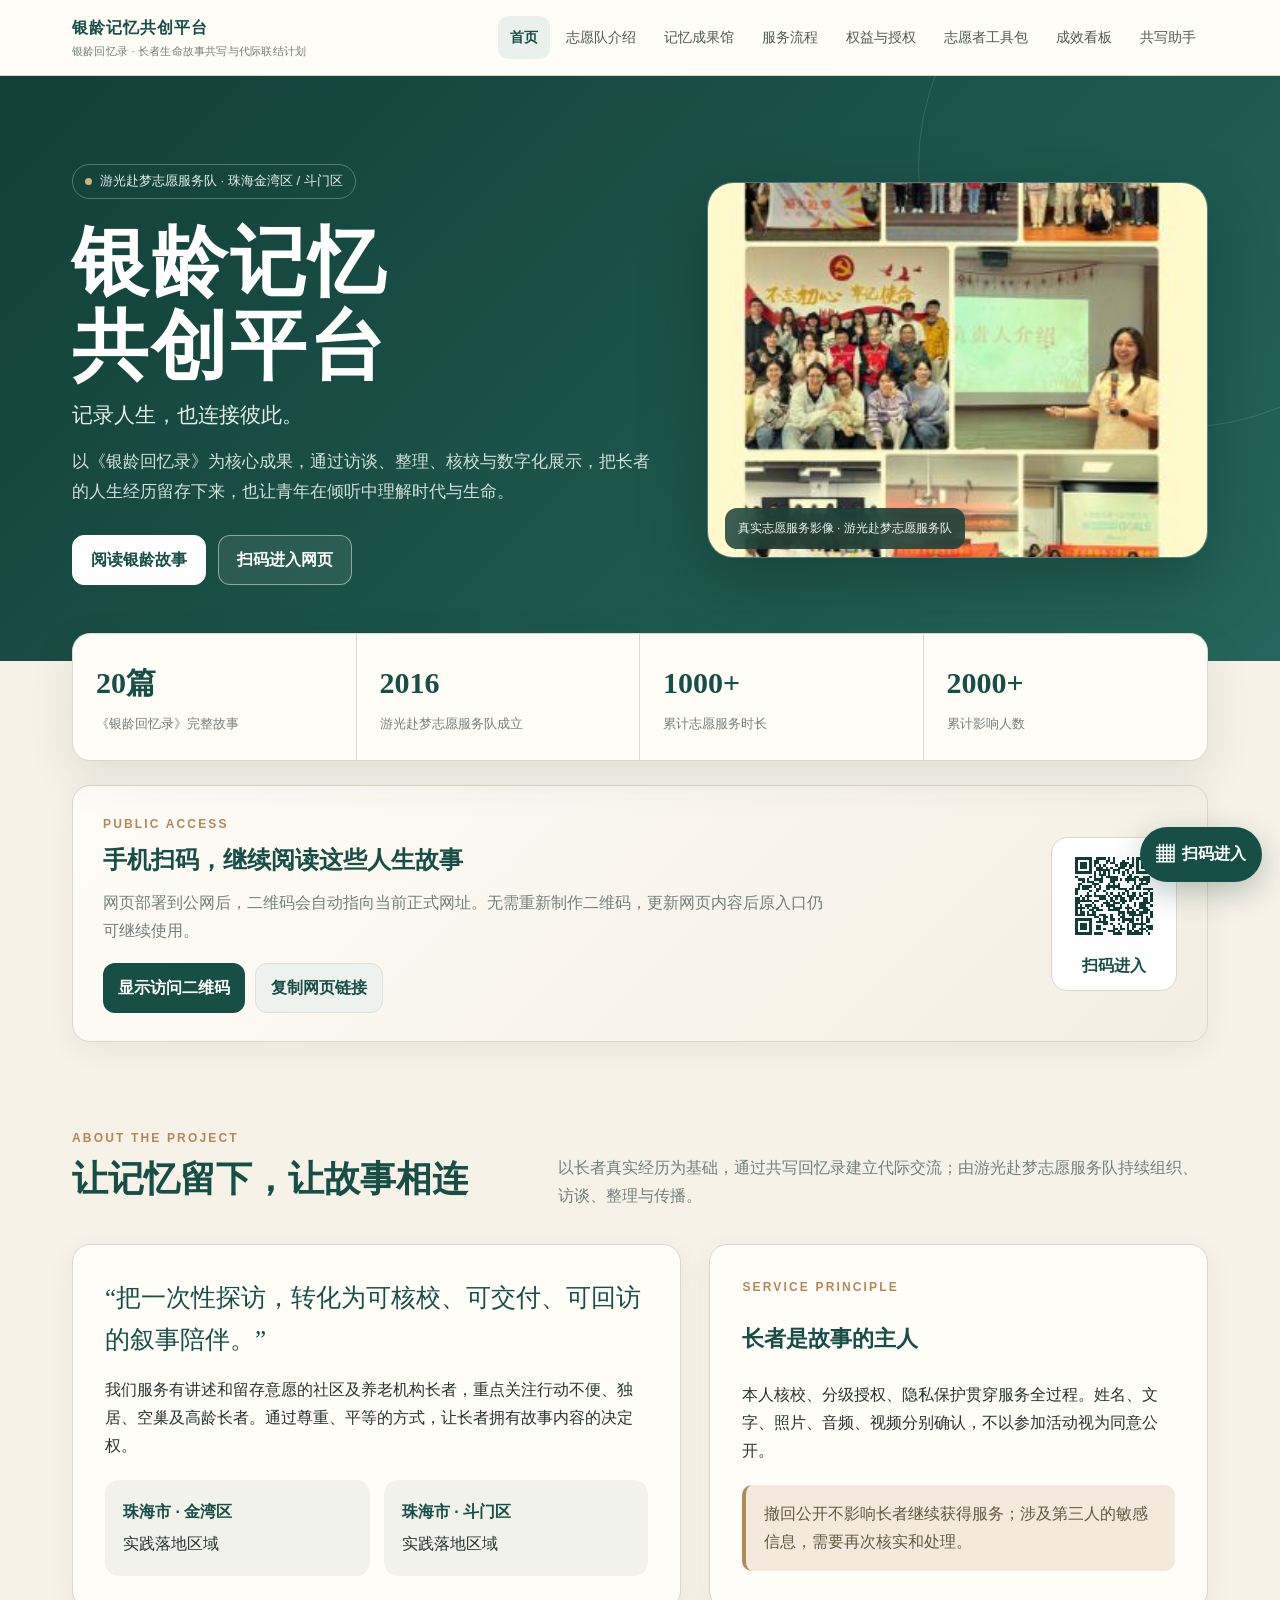
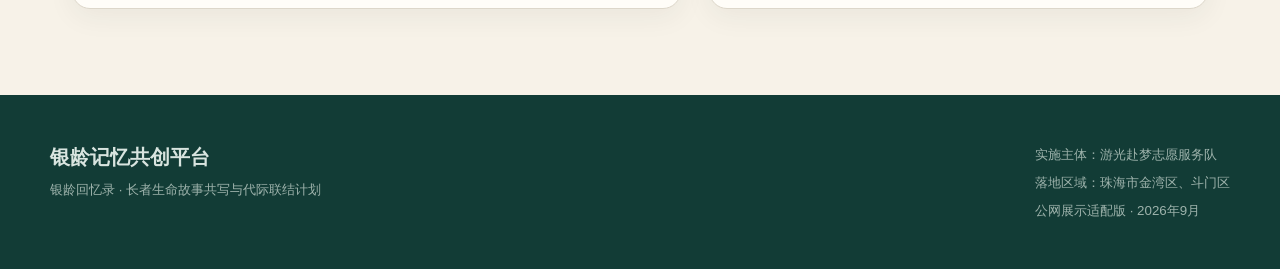
==== silver-memory/index.html @ 5cfa97b6 "feat: publish Silver Memory public site" ====
<!DOCTYPE html>
<html lang="zh-CN">
<head>
<meta charset="UTF-8">
<meta name="viewport" content="width=device-width, initial-scale=1.0, viewport-fit=cover">
<meta name="theme-color" content="#174f46">
<meta name="color-scheme" content="light">
<meta name="robots" content="index,follow">
<meta name="format-detection" content="telephone=no">
<meta name="apple-mobile-web-app-capable" content="yes">
<meta name="apple-mobile-web-app-status-bar-style" content="default">
<meta name="apple-mobile-web-app-title" content="银龄记忆">
<meta property="og:type" content="website">
<meta property="og:locale" content="zh_CN">
<meta property="og:title" content="银龄记忆共创平台｜银龄回忆录">
<meta property="og:description" content="记录长者生命故事，连接青年与时代记忆。游光赴梦志愿服务队银龄回忆录数字展示平台。">
<meta name="public-site-url" content="">
<meta name="description" content="银龄回忆录——长者生命故事共写与代际联结计划">
<title>银龄记忆共创平台｜银龄回忆录</title>
<style>
:root{
  --green:#174f46;--green2:#246b5f;--deep:#123c36;
  --cream:#f7f2e8;--paper:#fffdf8;--warm:#b18a57;
  --text:#26332f;--muted:#71807b;--line:#ddd7ca;
  --shadow:0 16px 45px rgba(24,54,47,.10);--radius:18px;
}
*{box-sizing:border-box;scroll-behavior:smooth}
body{margin:0;background:var(--cream);color:var(--text);font-family:"Microsoft YaHei","PingFang SC","Noto Sans SC",Arial,sans-serif;font-size:16px;line-height:1.75}
button,input{font:inherit}
button{cursor:pointer}
a{color:inherit;text-decoration:none}
.nav{position:sticky;top:0;z-index:50;background:rgba(255,253,248,.94);backdrop-filter:blur(14px);border-bottom:1px solid var(--line)}
.nav-inner{max-width:1180px;margin:auto;display:flex;align-items:center;gap:28px;padding:14px 22px}
.logo{font-weight:800;color:var(--green);letter-spacing:.06em;white-space:nowrap}
.logo small{display:block;font-size:11px;color:var(--muted);font-weight:500;letter-spacing:.02em}
.nav-links{display:flex;gap:4px;margin-left:auto}
.nav-links a{padding:9px 12px;border-radius:10px;color:#4d5b56;font-size:14px}
.nav-links a:hover{background:#eaf0ec;color:var(--green)}
.menu{display:none;border:1px solid var(--line);background:var(--paper);border-radius:10px;padding:7px 10px;color:var(--green)}
.hero{position:relative;overflow:hidden;background:linear-gradient(135deg,#123f38,#24665b);color:white}
.hero:after{content:"";position:absolute;width:520px;height:520px;border:1px solid rgba(255,255,255,.12);border-radius:50%;right:-160px;top:-170px}
.hero-inner{max-width:1180px;margin:auto;padding:88px 22px 76px;position:relative;z-index:2}
.eyebrow{display:inline-flex;gap:8px;align-items:center;border:1px solid rgba(255,255,255,.28);border-radius:999px;padding:5px 12px;font-size:13px;color:#e9f0ec}
.eyebrow:before{content:"";width:7px;height:7px;border-radius:50%;background:#d1b27b}
h1{font-family:Georgia,"Songti SC","SimSun",serif;font-size:clamp(42px,7vw,76px);line-height:1.1;margin:22px 0 14px;font-weight:600;letter-spacing:.04em}
.hero h2{font-size:21px;font-weight:500;margin:0 0 18px;color:#e5eeea}
.hero p{max-width:700px;color:#d2e1dc;margin:0 0 28px;font-size:17px}
.actions{display:flex;gap:12px;flex-wrap:wrap}
.btn{border:0;border-radius:12px;padding:12px 19px;font-weight:700;transition:.2s}
.btn-primary{background:#fff;color:var(--green)}
.btn-ghost{background:transparent;border:1px solid rgba(255,255,255,.4);color:white}
.btn:hover{transform:translateY(-2px)}
.stats{max-width:1180px;margin:-28px auto 0;padding:0 22px;position:relative;z-index:5}
.stat-grid{display:grid;grid-template-columns:repeat(4,1fr);background:var(--paper);border:1px solid var(--line);border-radius:18px;box-shadow:var(--shadow);overflow:hidden}
.stat{padding:23px;border-right:1px solid var(--line)}
.stat:last-child{border:0}.stat strong{display:block;font-size:30px;color:var(--green);font-family:Georgia,serif}.stat span{font-size:13px;color:var(--muted)}
section{max-width:1180px;margin:auto;padding:86px 22px}
.section-head{display:flex;justify-content:space-between;align-items:end;gap:25px;margin-bottom:34px}
.kicker{font-size:12px;letter-spacing:.18em;color:var(--warm);font-weight:800}
h2{font-family:Georgia,"Songti SC","SimSun",serif;color:var(--green);font-size:36px;line-height:1.3;margin:7px 0}
.lead{max-width:650px;color:var(--muted);margin:0}
.card{background:var(--paper);border:1px solid var(--line);border-radius:var(--radius);box-shadow:0 8px 28px rgba(30,54,48,.06)}
.intro{display:grid;grid-template-columns:1.1fr .9fr;gap:28px}
.intro .card{padding:32px}
.quote{font-family:Georgia,"Songti SC","SimSun",serif;font-size:25px;line-height:1.65;color:var(--green)}
.location{display:grid;grid-template-columns:1fr 1fr;gap:14px;margin-top:20px}
.location div{padding:18px;background:#f0f2eb;border-radius:14px}
.location b{display:block;color:var(--green);margin-bottom:4px}
.flow{display:grid;grid-template-columns:repeat(7,1fr);gap:10px}
.flow-item{position:relative;background:var(--paper);border:1px solid var(--line);border-radius:15px;padding:20px 12px;text-align:center;min-height:132px;transition:.2s}
.flow-item:hover,.flow-item.active{transform:translateY(-5px);border-color:#94aaa2;box-shadow:var(--shadow)}
.flow-num{width:32px;height:32px;margin:0 auto 9px;border-radius:50%;background:#e4ece8;color:var(--green);font-weight:800;display:grid;place-items:center}
.flow-item b{font-size:14px}.flow-item p{font-size:12px;color:var(--muted);margin:5px 0}
.flow-detail{margin-top:20px;padding:25px 28px;min-height:145px}
.tags{display:flex;gap:7px;flex-wrap:wrap;margin:13px 0}
.tag{background:#edf1ec;color:var(--green);border-radius:999px;padding:3px 10px;font-size:12px}
.stories{display:grid;grid-template-columns:repeat(3,1fr);gap:18px}
.story{padding:0;overflow:hidden;cursor:pointer}
.story-cover{height:155px;background:linear-gradient(135deg,#d8d0bd,#f0e9d8);display:grid;place-items:center;color:#755e3e;font-family:Georgia,serif;font-size:25px}
.story-body{padding:21px}.story-body h3{margin:0 0 8px;color:var(--green);font-size:20px}.story-body p{margin:0;color:var(--muted);font-size:14px}.auth{font-size:12px;color:#7b6b50;margin-top:13px}
.story:hover{transform:translateY(-4px);box-shadow:var(--shadow)}
.story{transition:.2s}
.timeline{display:grid;grid-template-columns:260px 1fr;gap:20px}
.steps{display:flex;flex-direction:column;gap:7px}
.step-btn{border:1px solid var(--line);background:var(--paper);text-align:left;padding:14px 16px;border-radius:12px;color:#52605b}
.step-btn.active{background:var(--green);color:white;border-color:var(--green)}
.step-btn span{display:inline-grid;place-items:center;width:24px;height:24px;border-radius:50%;background:#e5eee9;color:var(--green);font-size:12px;margin-right:8px}
.step-btn.active span{background:white}
.step-content{padding:32px}
.step-content h3{color:var(--green);font-size:25px;margin-top:0}
.meta{display:grid;grid-template-columns:1fr 1fr;gap:12px;margin-top:20px}
.meta div{background:#f5f1e7;border-radius:12px;padding:14px}.meta b{display:block;color:var(--green);font-size:13px}
.permission{display:grid;grid-template-columns:repeat(3,1fr);gap:16px}
.perm{padding:27px}.perm .icon{font-size:30px}.perm h3{color:var(--green);margin:9px 0}.perm p{color:var(--muted);font-size:14px}.perm ul{padding-left:20px;color:#596760;font-size:14px}
.notice{margin-top:20px;background:#f3eadb;border-left:4px solid var(--warm);padding:15px 18px;border-radius:10px;color:#66583f}
.toolkit{display:grid;grid-template-columns:repeat(3,1fr);gap:16px}
.tool{padding:22px}.tool h3{margin:0;color:var(--green)}.tool p{font-size:14px;color:var(--muted)}.tool button{border:1px solid #b9c7c0;background:#f8faf7;color:var(--green);border-radius:9px;padding:8px 12px}
.risk{border-top:1px solid var(--line);margin-top:14px;padding-top:12px;font-size:13px}
.dashboard{display:grid;grid-template-columns:repeat(4,1fr);gap:15px}
.metric{padding:22px}.metric .label{color:var(--muted);font-size:13px}.metric .value{font-size:31px;color:var(--green);font-weight:800;margin:5px 0}.metric small{color:#8b795d}.bar{height:8px;background:#e7e5dc;border-radius:20px;overflow:hidden;margin-top:12px}.bar i{display:block;height:100%;background:#477a6e;border-radius:20px}
.assistant{display:grid;grid-template-columns:320px 1fr;gap:20px}.questions{padding:17px;display:flex;flex-direction:column;gap:6px}.qbtn{border:0;background:transparent;text-align:left;padding:10px;border-radius:9px;color:#53605b}.qbtn:hover{background:#eef2ee;color:var(--green)}.chat{padding:28px;min-height:360px}.answer{background:#edf2ee;border-radius:14px;padding:18px;max-width:800px;margin-bottom:16px}.userq{background:#f3eadb;border-radius:14px;padding:14px;margin-left:auto;max-width:720px}.chatbox{display:flex;gap:9px;margin-top:22px}.chatbox input{flex:1;border:1px solid var(--line);border-radius:10px;padding:12px 14px;background:white}.chatbox button{border:0;background:var(--green);color:white;border-radius:10px;padding:0 17px}
.footer{background:#123c36;color:#d8e4df;padding:45px 22px}.footer-inner{max-width:1180px;margin:auto;display:flex;justify-content:space-between;gap:25px}.footer small{color:#9eb3ac}
.modal{display:none;position:fixed;inset:0;background:rgba(12,32,28,.62);z-index:100;padding:30px;align-items:center;justify-content:center}.modal.show{display:flex}.modal-box{background:var(--paper);max-width:720px;width:100%;max-height:85vh;overflow:auto;border-radius:20px;padding:32px;position:relative}.close{position:absolute;right:16px;top:12px;border:0;background:transparent;font-size:28px;color:#68736e}
.print-area{display:none}
@media(max-width:900px){.nav-links{display:none}.menu{display:block;margin-left:auto}.nav-links.open{display:flex;position:absolute;top:62px;left:0;right:0;background:var(--paper);padding:10px 18px;flex-direction:column;border-bottom:1px solid var(--line)}.stat-grid{grid-template-columns:repeat(2,1fr)}.stat:nth-child(2){border-right:0}.flow{grid-template-columns:repeat(4,1fr)}.stories,.toolkit{grid-template-columns:1fr 1fr}.timeline,.assistant,.intro{grid-template-columns:1fr}.dashboard{grid-template-columns:1fr 1fr}}
@media(max-width:600px){body{font-size:16px}.hero-inner{padding:65px 18px 62px}h1{font-size:45px}section{padding:62px 18px}.stats{padding:0 18px}.stat-grid{grid-template-columns:1fr 1fr}.stat{padding:17px}.stat strong{font-size:25px}.section-head{display:block}.section-head .lead{margin-top:10px}h2{font-size:30px}.flow{grid-template-columns:repeat(2,1fr)}.stories,.toolkit,.permission,.dashboard{grid-template-columns:1fr}.meta{grid-template-columns:1fr}.footer-inner{display:block}.footer-inner div+div{margin-top:20px}.modal{padding:15px}.modal-box{padding:25px 20px}}
@media print{.nav,.hero,.stats,.footer,.modal,.no-print{display:none!important}body{background:white}.print-area{display:block}section{padding:20px 0;max-width:none}.card{box-shadow:none}}
.page-view{display:none}.nav-links a.active{background:#eaf0ec;color:var(--green);font-weight:700}</style>

<style>
/* 内容增强版：保持原有暖色档案风格，同时增加信息层次 */
.section-intro{max-width:820px;color:#665f56;line-height:1.9;margin:8px 0 24px}
.info-grid{display:grid;grid-template-columns:repeat(3,minmax(0,1fr));gap:16px;margin:18px 0 28px}
.info-card{background:#fffdf8;border:1px solid #e8dfd2;border-radius:14px;padding:20px;box-shadow:0 5px 18px rgba(68,58,45,.05)}
.info-card h3{margin:0 0 9px;font-size:18px;color:#315d57}
.info-card p{margin:0;color:#655e55;line-height:1.75}
.mini-label{font-size:13px;letter-spacing:.08em;color:#9a8061;margin-bottom:7px}
.story-detail{margin-top:12px;padding-top:12px;border-top:1px dashed #ddd1c2;color:#71695f;font-size:14px;line-height:1.75}
.flow-note{margin-top:18px;padding:17px 20px;background:#f7f2e9;border-left:4px solid #8b806b;border-radius:8px;color:#625c54;line-height:1.8}
.rights-table{width:100%;border-collapse:collapse;margin:18px 0 26px;background:#fffdf9}
.rights-table th,.rights-table td{border:1px solid #e6ddd0;padding:13px 14px;text-align:left;vertical-align:top;line-height:1.65}
.rights-table th{background:#f5efe5;color:#315d57}
.tool-card{min-height:150px}
.kpi-note{font-size:13px;color:#81776c;margin-top:7px}
@media(max-width:800px){
  .info-grid{grid-template-columns:1fr}
  .rights-table{font-size:14px}
}

/* ===== 2026-09 内容升级 ===== */
.hero-inner{display:grid;grid-template-columns:minmax(0,1.08fr) minmax(320px,.92fr);gap:46px;align-items:center}.hero-copy{max-width:710px}.hero-visual{position:relative}.hero-photo{width:100%;aspect-ratio:4/3;object-fit:cover;border-radius:26px;border:1px solid rgba(255,255,255,.22);box-shadow:0 24px 70px rgba(0,0,0,.24)}.hero-photo-note{position:absolute;left:18px;bottom:18px;background:rgba(18,60,54,.82);backdrop-filter:blur(10px);padding:10px 13px;border-radius:12px;font-size:12px;color:#eef6f2}
.page-view{display:none}.page-view.active-page{display:block}.team-grid{display:grid;grid-template-columns:1.05fr .95fr;gap:24px}.team-copy{padding:32px}.team-copy h3{font-size:27px;color:var(--green);margin:0 0 14px}.team-copy p{color:#5f6b66}.team-photo{width:100%;height:100%;min-height:360px;object-fit:cover;border-radius:18px}.team-metrics{display:grid;grid-template-columns:repeat(4,1fr);gap:12px;margin-top:20px}.team-metric{background:#f2eee4;border-radius:14px;padding:17px}.team-metric strong{display:block;font-size:25px;color:var(--green)}.team-metric span{font-size:12px;color:var(--muted)}
.project-showcase{display:grid;grid-template-columns:repeat(3,1fr);gap:16px;margin-top:26px}.project-card{overflow:hidden}.project-card img{width:100%;height:190px;object-fit:cover}.project-card .project-body{padding:20px}.project-card h3{margin:0 0 7px;color:var(--green);font-size:20px}.project-card p{font-size:14px;color:var(--muted);margin:0}.wechat-card{margin-top:24px;padding:24px;display:flex;gap:20px;align-items:center}.wechat-avatar{width:84px;height:84px;border-radius:50%;object-fit:cover;border:1px solid var(--line)}.wechat-copy{flex:1}.wechat-copy h3{margin:0 0 5px;color:var(--green)}.wechat-copy p{margin:0 0 12px;color:var(--muted)}.btn-link{display:inline-block;background:var(--green);color:#fff;border-radius:10px;padding:9px 14px;font-size:14px;font-weight:700}
.story-toolbar{display:flex;gap:12px;align-items:center;margin:0 0 22px}.story-search{flex:1;max-width:420px;border:1px solid var(--line);background:var(--paper);border-radius:12px;padding:11px 13px}.story-count{font-size:13px;color:var(--muted)}.story-cover{position:relative;height:190px;overflow:hidden;background:linear-gradient(135deg,#d8d0bd,#f0e9d8)}.story-cover img{width:100%;height:100%;object-fit:cover;display:block}.story-cover.no-image:after{content:'银龄回忆录';position:absolute;inset:0;display:grid;place-items:center;color:#826c4f;font-family:Georgia,'Songti SC','SimSun',serif;font-size:22px;letter-spacing:.08em}.story-index{position:absolute;top:12px;left:12px;background:rgba(18,60,54,.82);color:#fff;padding:4px 9px;border-radius:999px;font-size:11px;letter-spacing:.08em}.readmore{display:inline-flex;margin-top:14px;color:var(--green);font-weight:800;font-size:13px}.story-body p{min-height:72px}.story-body .auth{margin-top:10px}
.modal-box.story-reader{max-width:980px;padding:0;max-height:88vh;overflow-y:auto;overflow-x:hidden;overscroll-behavior:contain;-webkit-overflow-scrolling:touch}.modal.show{overflow:hidden}.modal-box{overscroll-behavior:contain;-webkit-overflow-scrolling:touch}.modal-open{overflow:hidden!important}.reader-cover{height:320px;background:linear-gradient(135deg,#ece3d0,#f7f2e8)}.reader-cover img{width:100%;height:100%;object-fit:cover}.reader-main{padding:36px 42px 46px}.reader-meta{display:flex;gap:8px;flex-wrap:wrap;margin:13px 0 20px}.reader-byline{font-size:13px;color:var(--muted);padding-bottom:18px;border-bottom:1px solid var(--line);margin-bottom:24px}.reader-body{font-family:Georgia,'Songti SC','SimSun',serif;font-size:17px;line-height:2;color:#3a403d}.reader-body p{margin:0 0 1.15em;text-indent:2em}.reader-body h4{margin:1.7em 0 .7em;color:var(--green);font-size:20px;text-indent:0}.reader-source{margin-top:28px;padding:14px 16px;background:#f3efe6;border-radius:12px;color:#746a5d;font-size:12px}.flow-placeholder{padding:36px;text-align:center}.flow-placeholder strong{display:block;color:var(--green);font-size:24px;margin-bottom:8px}.flow-placeholder p{max-width:650px;margin:0 auto;color:var(--muted)}.assistant-status{display:inline-flex;align-items:center;gap:7px;background:#edf2ee;color:var(--green);border-radius:999px;padding:5px 10px;font-size:12px;margin-top:10px}.assistant-status:before{content:'';width:7px;height:7px;border-radius:50%;background:#4b7f72}.story-answer{margin-top:12px;border-top:1px dashed #cad5cf;padding-top:12px}.story-answer button{border:0;background:var(--green);color:white;padding:8px 11px;border-radius:8px;margin-top:8px}
@media(max-width:900px){.hero-inner,.team-grid{grid-template-columns:1fr}.hero-visual{max-width:650px}.project-showcase{grid-template-columns:1fr 1fr}.team-metrics{grid-template-columns:1fr 1fr}}@media(max-width:600px){.project-showcase{grid-template-columns:1fr}.wechat-card{align-items:flex-start}.reader-main{padding:28px 20px 34px}.reader-cover{height:220px}.team-metrics{grid-template-columns:1fr 1fr}}


/* ===== 公网与移动端适配 ===== */
html{background:var(--cream);-webkit-text-size-adjust:100%;text-size-adjust:100%}
body{overflow-x:hidden;-webkit-tap-highlight-color:rgba(23,79,70,.12)}
img{max-width:100%}
button,a{-webkit-touch-callout:none}
.hero-actions{display:flex;gap:12px;flex-wrap:wrap;margin-top:28px}
.hero-btn{min-height:46px;padding:10px 18px;border-radius:12px;border:1px solid rgba(255,255,255,.46);font-weight:700;display:inline-flex;align-items:center;justify-content:center;transition:.2s;background:none;color:#fff}
.hero-btn-primary{background:#fff;color:var(--green);border-color:#fff}
.hero-btn-ghost{background:rgba(255,255,255,.08)}
.hero-btn:hover{transform:translateY(-2px)}
.public-entry-wrap{max-width:1180px;margin:24px auto 0;padding:0 22px}
.public-entry{display:grid;grid-template-columns:1fr auto;align-items:center;gap:28px;padding:28px 30px;background:linear-gradient(135deg,#fffdf8,#f3eee2)}
.public-entry h3{margin:4px 0 8px;color:var(--green);font-size:24px}
.public-entry p{margin:0;color:var(--muted);max-width:720px}
.public-entry-actions{display:flex;gap:10px;flex-wrap:wrap;margin-top:18px}
.public-btn{background:var(--green);color:#fff;padding:10px 15px}.public-btn.secondary{background:#eef2ee;color:var(--green);border:1px solid #d9e2dc}
.qr-preview{width:126px;min-height:146px;border:1px solid var(--line);border-radius:16px;background:#fff;padding:10px;color:var(--green);display:flex;flex-direction:column;align-items:center;justify-content:center;gap:8px;font-weight:700}
.qr-preview-canvas{width:96px;height:96px;display:grid;place-items:center;background:#fff;border-radius:8px;overflow:hidden}.qr-preview-canvas svg{display:block;width:100%;height:100%}
.share-modal{display:none;position:fixed;inset:0;z-index:160;background:rgba(12,32,28,.66);padding:24px;align-items:center;justify-content:center;overscroll-behavior:contain}.share-modal.show{display:flex}
.share-panel{position:relative;width:min(520px,100%);max-height:min(760px,calc(100dvh - 32px));overflow:auto;overscroll-behavior:contain;-webkit-overflow-scrolling:touch;background:var(--paper);border-radius:24px;padding:32px;box-shadow:0 24px 80px rgba(13,43,37,.28);text-align:center}
.share-panel h2{font-size:30px;margin:8px 24px 8px}.share-lead{color:var(--muted);margin:0 auto 20px;max-width:400px}
.share-close{position:absolute;right:14px;top:10px;border:0;background:transparent;color:#6c7873;font-size:30px;line-height:1;width:44px;height:44px;border-radius:50%}.share-close:hover{background:#eef2ee}
.qr-public{width:280px;height:280px;max-width:76vw;max-height:76vw;margin:0 auto 16px;padding:12px;background:#fff;border:1px solid #e4ddd1;border-radius:18px;display:grid;place-items:center}.qr-public svg{display:block;width:100%;height:100%}
.share-local-notice{padding:16px;border-radius:12px;background:#f4ead9;color:#6c593d;margin:0 0 14px;text-align:left}
.share-url{font-size:12px;line-height:1.5;color:#7a8581;background:#f4f5f1;border-radius:10px;padding:10px 12px;word-break:break-all;margin:0 auto 14px;text-align:left}
.share-actions{display:grid;grid-template-columns:1fr 1fr;gap:10px}.share-actions button{min-height:46px;border-radius:12px;border:1px solid #cbd7d1;background:#f7faf8;color:var(--green);font-weight:700}.share-actions .share-primary{background:var(--green);border-color:var(--green);color:#fff}
.share-tip{font-size:12px;color:#8a948f;margin:14px 0 0}
.public-fab{position:fixed;right:max(18px,env(safe-area-inset-right));bottom:max(18px,env(safe-area-inset-bottom));z-index:70;border:0;border-radius:999px;background:var(--green);color:#fff;box-shadow:0 10px 30px rgba(18,60,54,.28);padding:12px 16px;font-weight:700;display:flex;gap:8px;align-items:center}.public-fab:before{content:'▦';font-size:18px}
.modal-box{overscroll-behavior:contain;-webkit-overflow-scrolling:touch}
.story-cover img{loading:auto}
@media(max-width:900px){
  .nav-inner{padding-left:max(16px,env(safe-area-inset-left));padding-right:max(16px,env(safe-area-inset-right))}
  .public-entry{grid-template-columns:1fr auto}.qr-preview{width:112px}
}
@media(max-width:600px){
  .nav{top:0}.nav-inner{padding-top:max(10px,env(safe-area-inset-top));padding-bottom:10px}.logo{font-size:15px;max-width:70vw;overflow:hidden;text-overflow:ellipsis}.logo small{display:none}
  .hero-inner{padding-left:max(18px,env(safe-area-inset-left));padding-right:max(18px,env(safe-area-inset-right));padding-top:54px;padding-bottom:52px}
  .hero-actions{display:grid;grid-template-columns:1fr 1fr;gap:9px}.hero-btn{padding:10px 11px;font-size:14px}
  .public-entry-wrap{padding:0 16px;margin-top:18px}.public-entry{grid-template-columns:1fr;padding:22px}.public-entry h3{font-size:21px}.qr-preview{display:none}.public-entry-actions{display:grid;grid-template-columns:1fr 1fr}.public-btn{padding:10px 8px;font-size:14px}
  .share-modal{padding:0;align-items:flex-end}.share-panel{width:100%;max-height:92dvh;border-radius:24px 24px 0 0;padding:27px 20px calc(22px + env(safe-area-inset-bottom))}.share-panel h2{font-size:25px;margin-top:6px}.qr-public{width:240px;height:240px}.share-actions{grid-template-columns:1fr 1fr}
  .public-fab{right:14px;bottom:max(14px,env(safe-area-inset-bottom));padding:11px 14px;font-size:14px}
  .modal{padding:0;align-items:flex-end}.modal-box{width:100%;max-width:none;max-height:94dvh;border-radius:22px 22px 0 0;padding-left:18px;padding-right:18px;padding-bottom:calc(24px + env(safe-area-inset-bottom))}.modal-box.story-reader{padding:0}.story-reader .close{position:sticky;float:right;top:10px;right:10px;z-index:4;background:rgba(255,253,248,.92);backdrop-filter:blur(8px);border-radius:50%;width:42px;height:42px}
  .reader-main{padding-left:20px!important;padding-right:20px!important}.reader-main h2{font-size:30px!important;line-height:1.25}.reader-body{font-size:16px!important;line-height:1.95!important}
  section{scroll-margin-top:66px}
}
@media(prefers-reduced-motion:reduce){*{scroll-behavior:auto!important;transition:none!important}}
</style>
</head>
<body>

<nav class="nav">
  <div class="nav-inner">
    <a class="logo" href="#home">银龄记忆共创平台<small>银龄回忆录 · 长者生命故事共写与代际联结计划</small></a>
    <button class="menu" type="button" aria-expanded="false" onclick="toggleMenu()">☰ 菜单</button>
    <div class="nav-links" id="navLinks">
      <a href="#home">首页</a><a href="#team">志愿队介绍</a><a href="#stories">记忆成果馆</a><a href="#flow">服务流程</a>
      <a href="#rights">权益与授权</a><a href="#toolkit">志愿者工具包</a><a href="#dashboard">成效看板</a><a href="#assistant">共写助手</a>
    </div>
  </div>
</nav>

<div id="home" class="page-view">
<header class="hero"><div class="hero-inner"><div class="hero-copy"><span class="eyebrow">游光赴梦志愿服务队 · 珠海金湾区 / 斗门区</span><h1>银龄记忆<br>共创平台</h1><h2>记录人生，也连接彼此。</h2><p>以《银龄回忆录》为核心成果，通过访谈、整理、核校与数字化展示，把长者的人生经历留存下来，也让青年在倾听中理解时代与生命。</p><div class="hero-actions"><a class="hero-btn hero-btn-primary" href="#stories">阅读银龄故事</a><button class="hero-btn hero-btn-ghost" type="button" onclick="openSharePanel()">扫码进入网页</button></div></div><div class="hero-visual"><img class="hero-photo" src="[data-uri]" alt="游光赴梦志愿服务活动"><div class="hero-photo-note">真实志愿服务影像 · 游光赴梦志愿服务队</div></div></div></header>

<div class="stats"><div class="stat-grid"><div class="stat"><strong>20篇</strong><span>《银龄回忆录》完整故事</span></div><div class="stat"><strong>2016</strong><span>游光赴梦志愿服务队成立</span></div><div class="stat"><strong>1000+</strong><span>累计志愿服务时长</span></div><div class="stat"><strong>2000+</strong><span>累计影响人数</span></div></div></div>
<div class="public-entry-wrap">
  <div class="public-entry card">
    <div class="public-entry-copy">
      <div class="kicker">PUBLIC ACCESS</div>
      <h3>手机扫码，继续阅读这些人生故事</h3>
      <p>网页部署到公网后，二维码会自动指向当前正式网址。无需重新制作二维码，更新网页内容后原入口仍可继续使用。</p>
      <div class="public-entry-actions"><button class="btn public-btn" type="button" onclick="openSharePanel()">显示访问二维码</button><button class="btn public-btn secondary" type="button" onclick="copyPublicLink(this)">复制网页链接</button></div>
    </div>
    <button class="qr-preview" type="button" onclick="openSharePanel()" aria-label="打开网页二维码"><div id="qrPreviewMini" class="qr-preview-canvas" aria-hidden="true"></div><span>扫码进入</span></button>
  </div>
</div>
</div>

<section>
  <div class="section-head">
    <div><div class="kicker">ABOUT THE PROJECT</div><h2>让记忆留下，让故事相连</h2></div>
    <p class="lead">以长者真实经历为基础，通过共写回忆录建立代际交流；由游光赴梦志愿服务队持续组织、访谈、整理与传播。</p>
  </div>
  <div class="intro">
    <div class="card">
      <div class="quote">“把一次性探访，转化为可核校、可交付、可回访的叙事陪伴。”</div>
      <p>我们服务有讲述和留存意愿的社区及养老机构长者，重点关注行动不便、独居、空巢及高龄长者。通过尊重、平等的方式，让长者拥有故事内容的决定权。</p>
      <div class="location"><div><b>珠海市 · 金湾区</b>实践落地区域</div><div><b>珠海市 · 斗门区</b>实践落地区域</div></div>
    </div>
    <div class="card">
      <div class="kicker">SERVICE PRINCIPLE</div>
      <h3 style="color:var(--green);font-size:22px">长者是故事的主人</h3>
      <p>本人核校、分级授权、隐私保护贯穿服务全过程。姓名、文字、照片、音频、视频分别确认，不以参加活动视为同意公开。</p>
      <div class="notice">撤回公开不影响长者继续获得服务；涉及第三人的敏感信息，需要再次核实和处理。</div>
    </div>
  </div>
</section>

</div>

<section id="team" class="page-view"><div class="section-head"><div><div class="kicker">ABOUT THE TEAM</div><h2>游光赴梦志愿服务队</h2><p class="section-intro">成立于2016年的青年志愿服务队，致力于成为连接青年与社会的桥梁。团队以“关怀与记忆”为长期特色，把青年参与、长者关怀、影像记录与社会实践连接起来。</p></div><p class="lead">时有所需，必有所为；心手相牵，爱绘蓝天。</p></div><div class="team-grid"><div class="card team-copy"><div class="mini-label">TEAM PROFILE</div><h3>把一次志愿活动，做成可持续的社会连接</h3><p>游光赴梦自2016年持续开展志愿服务。团队材料记录的累计志愿服务时长已超过1000小时、影响人数超过2000人、覆盖区域超过20个。项目实践曾涉及银龄经济、大健康、特殊教育、绿色乡村与青年社会实践等方向。</p><p>在银龄方向，团队不只开展陪伴活动，更把“倾听—记录—整理—反馈—传播”变成可沉淀的内容资产。《银龄回忆录》与“终生美丽”临终摄影企划，是目前最能体现这一特点的两项核心实践。</p><div class="team-metrics"><div class="team-metric"><strong>2016</strong><span>成立年份</span></div><div class="team-metric"><strong>1000+</strong><span>志愿服务时长</span></div><div class="team-metric"><strong>2000+</strong><span>累计影响人数</span></div><div class="team-metric"><strong>20+</strong><span>覆盖区域</span></div></div></div><div><img class="team-photo" src="[data-uri]" alt="游光赴梦银龄访谈与活动"></div></div><div class="project-showcase"><article class="card project-card"><img src="[data-uri]" alt="银龄回忆录口述史活动"><div class="project-body"><h3>银龄回忆录</h3><p>通过文字、影像与多轮访谈记录长者生命故事，形成个人回忆录与可持续的精神档案。</p></div></article><article class="card project-card"><img src="[data-uri]" alt="终生美丽临终摄影企划"><div class="project-body"><h3>“终生美丽”临终摄影企划</h3><p>以专业化妆、造型与摄影，为长者留下珍贵影像，让美学、仪式感与生命尊严进入公益服务。</p></div></article><article class="card project-card"><img src="[data-uri]" alt="特殊教育与青年公益活动"><div class="project-body"><h3>青年与社会实践</h3><p>团队还持续参与特殊教育、绿色乡村、联合国开发计划署青年行动等多样化公益实践。</p></div></article></div><div class="card wechat-card"><img class="wechat-avatar" src="[data-uri]" alt="游光赴梦志愿服务队公众号头像"><div class="wechat-copy"><div class="mini-label">WECHAT OFFICIAL ACCOUNT</div><h3>游光赴梦志愿服务队</h3><p>时有所需 必有所为｜心手相牵 爱绘蓝天。关注项目动态、志愿服务记录与更多银龄故事。</p><a class="btn-link" href="https://mp.weixin.qq.com/mp/appmsgalbum?action=getalbum&__biz=Mzk0NDczMjcxMg==&scene=1&album_id=4243476307914260482&count=3#wechat_redirect" target="_blank" rel="noopener">打开公众号内容合集 →</a></div></div></section>
<section id="stories" class="page-view">
  <div class="section-head">
    <div><div class="kicker">MEMORY ARCHIVE</div><h2>记忆成果馆</h2><p class="section-intro">这里展示《银龄回忆录》中的代表性故事。我们不只记录“发生过什么”，也保留人物、地点、兴趣、家庭与生活选择等细节，让一段段个人记忆能够被看见、被理解。</p></div>
    <p class="lead">《银龄回忆录》共收录20篇故事，本页已全部接入；点击任意卡片即可阅读全文。</p>
  </div>
  <div class="story-toolbar"><input class="story-search" id="storySearch" placeholder="搜索人物、标题或主题…" oninput="filterStories()"><span class="story-count" id="storyCount">20 篇</span></div><div class="stories" id="storyGrid"></div>
</section>

<section id="flow" class="page-view"><div class="section-head"><div><div class="kicker">SERVICE PROCESS</div><h2>服务流程</h2><p class="section-intro">该部分将使用团队确认后的正式服务流程，不再以演示步骤替代真实SOP。</p></div><p class="lead">正式流程待团队补充后更新。</p></div><div class="card flow-placeholder"><strong>正式服务流程待补充</strong><p>页面结构已经保留。收到团队最终版流程后，可直接替换为“阶段—负责人—完成标志—风险提示—交付物”的正式版本。</p></div></section>

<section id="rights" class="page-view">
  <div class="section-head">
    <div><div class="kicker">RIGHTS & CONSENT</div><h2>权益与授权</h2><p class="section-intro">生命故事属于讲述者。平台将“写什么、保留什么、展示到什么程度”作为共写过程中的重要选择，尽量让长者拥有清晰、可理解的决定空间。</p></div>
    <p class="lead">把知情、自愿、修改和撤回权落实为可见、可理解的选择。</p>
  </div>
  <div class="permission">
    <div class="card perm"><div class="icon">🔒</div><h3>仅本人保存</h3><p>作品只交付本人，不向家庭或公众展示。</p><ul><li>本人可阅读 / 听读</li><li>不公开展示</li><li>可提出修改与删除</li></ul></div>
    <div class="card perm"><div class="icon">⌂</div><h3>家庭分享</h3><p>经本人确认后，向指定家庭成员分享。</p><ul><li>指定分享对象</li><li>本人单独确认</li><li>不等同于公开授权</li></ul></div>
    <div class="card perm"><div class="icon">◎</div><h3>已授权公开</h3><p>经本人单独确认，可展示指定文字和图片。</p><ul><li>姓名单独授权</li><li>文字单独授权</li><li>照片 / 音频 / 视频分别授权</li></ul></div>
  </div>
  <div class="notice"><b>重要：</b>家庭成员不能替代有表达能力的长者决定故事内容。长者可以要求修改、删除或停止公开；撤回公开不影响其继续获得服务。</div>
</section>

<section id="toolkit" class="page-view">
  <div class="section-head">
    <div><div class="kicker">VOLUNTEER TOOLKIT</div><h2>志愿者工具包</h2><p class="section-intro">工具包把服务经验拆成可直接使用的小模块，帮助志愿者从建立联系到成果交付形成相对稳定的工作方法。</p></div>
    <p class="lead">将团队经验转化为新志愿者能够学习、使用和交接的标准材料。</p>
  </div>
  <div class="toolkit" id="toolGrid"></div>
</section>

<section id="dashboard" class="page-view">
  <div class="section-head">
    <div><div class="kicker">IMPACT DASHBOARD</div><h2>成效看板</h2><p class="section-intro">看板区分“已经形成的成果”和“服务流程、工具等展示内容”，避免把计划目标误写成已经完成的数据。</p></div>
    <p class="lead">严格区分既有成果与未来目标，不将浏览量等同于代际联结。未核实的数据不填。</p>
  </div>
  <div class="dashboard" id="metricGrid"></div>
  <div class="card" style="padding:24px;margin-top:18px">
    <b style="color:var(--green)">指标口径</b>
    <p style="color:var(--muted);margin-bottom:0">投入、过程、产出、权益、结果、联结、复制分别呈现。计划值使用“目标”标识，与既有成果明显区分。</p>
  </div>
</section>

<section id="assistant" class="page-view">
  <div class="section-head">
    <div><div class="kicker">KNOWLEDGE BASE</div><h2>银龄共写助手</h2></div>
    <p class="lead">离线知识库已接入《银龄回忆录》20篇故事、团队介绍与项目规则；不上传长者私人材料。</p>
  </div>
  <div class="assistant">
    <div class="card questions" id="questionList"></div>
    <div class="card chat">
      <div id="chatAnswer"><div class="answer">你好，我是银龄共写助手。当前离线知识库已接入20篇《银龄回忆录》。你可以直接问某位长者、某篇故事、项目团队或权益规则。<div class="assistant-status">20篇回忆录已接入</div></div></div>
      <div class="chatbox">
        <input id="chatInput" placeholder="例如：一次回忆录服务有哪些步骤？">
        <button onclick="ask()">提问</button>
      </div>
    </div>
  </div>
</section>

<div class="share-modal" id="shareModal" aria-hidden="true" onclick="closeSharePanel(event)">
  <div class="share-panel" role="dialog" aria-modal="true" aria-labelledby="shareTitle">
    <button class="share-close" type="button" onclick="closeSharePanel()" aria-label="关闭">×</button>
    <div class="kicker">SCAN & SHARE</div>
    <h2 id="shareTitle">扫码进入银龄记忆共创平台</h2>
    <p class="share-lead">用手机微信或相机扫描二维码，即可打开当前公网网页。</p>
    <div id="qrPublic" class="qr-public" aria-label="网页访问二维码"></div>
    <div id="shareLocalNotice" class="share-local-notice" hidden>当前打开的是本地 HTML 文件。部署到公网后，这里会自动生成正式访问二维码。</div>
    <div class="share-url" id="shareUrlText"></div>
    <div class="share-actions"><button type="button" onclick="copyPublicLink(this)">复制链接</button><button type="button" class="share-primary" onclick="nativeShare()">分享网页</button></div>
    <p class="share-tip">二维码只编码网页地址，不包含访谈原始材料或个人隐私数据。</p>
  </div>
</div>

<div class="modal" id="modal" onclick="closeModal(event)">
  <div class="modal-box">
    <button class="close" onclick="closeModal()">×</button>
    <div id="modalContent"></div>
  </div>
</div>

<div class="print-area" id="printArea"></div>

<button class="public-fab no-print" type="button" onclick="openSharePanel()" aria-label="显示网页二维码">扫码进入</button>

<footer class="footer">
  <div class="footer-inner">
    <div><strong style="font-size:20px">银龄记忆共创平台</strong><br><small>银龄回忆录 · 长者生命故事共写与代际联结计划</small></div>
    <div><small>实施主体：游光赴梦志愿服务队<br>落地区域：珠海市金湾区、斗门区<br>公网展示适配版 · 2026年9月</small></div>
  </div>
</footer>

<script>
const stories=[{"name":"陈东沛","title":"风浪里掌舵，人海中点灯：老船长陈东沛的双面传奇","theme":"航海·非遗·志愿","summary":"从珠江水域的惊涛骇浪，到咸水歌传承与社区志愿服务，一位老船长把“掌舵”的经验带进人生的第二段航程。","author":"侯舒婷","volunteers":"郭渝弘、谭志海、高晨曦","body":[{"type":"p","text":"“风浪磨练人生的意志，在大风大浪里茁壮成长。”——这是陈东沛常挂在嘴边的话。"},{"type":"p","text":"那一年，在开往海南的航线上，陈东沛第一次感觉死亡离得那么近。"},{"type":"p","text":"“前面的船被浪头盖过，连船帆都看不见了。”72岁的陈东沛回忆往事，眼神依然深邃，“我们的船像片叶子在浪里颠。"},{"type":"p","text":"俗话说得好，大海航行靠舵手，干革命靠的是毛泽东思想，那时候我心里特别笃定，党带领群众闯过那么多难关，我这点风浪算什么？只能紧紧把着舵，心里默念：要向竹子学习，把根扎下，居心向上，也要做一把伞，为别人遮风挡雨。”"},{"type":"p","text":"这不是电影里的场景，而是他年轻时真实的航海生活。然而，比起惊涛骇浪，更让人心惊的是那些手持砍刀的不速之客。"},{"type":"p","text":"“运货去新塘的那次，一群人突然拦在船前，明晃晃的砍刀在阳光下闪着寒光。”陈东沛缓缓道来，“2000 斤货物，就这样被硬生生要走了。我们能怎么办？只能认栽，运费不要了，保命最重要。”"},{"type":"p","text":"这位在珠江三角洲水域上漂泊了大半辈子的老船长，脸上还留着一道特殊的“印记”——一次台风中，破碎的玻璃划伤了他的脸，却因风浪太大无法靠岸，直到台风过后才去井岸大医院缝针。"},{"type":"p","text":"“行船跑马三分命啊。”他轻叹一声，眼中却无半分悔意。"},{"type":"h","text":"人生的转折总在不经意间来临"},{"type":"p","text":"2011年，“上岸”后的陈东沛走进实验小学，第一次给孩子们唱起了咸水歌。这咸水歌即兴创作、如泣如诉的歌谣，是疍家人在船上传递信息、排解寂寞的“水上语言”。"},{"type":"p","text":"“我忽然意识到，会唱咸水歌的人越来越少了。”他说，“党一直强调‘文化自信’，要保护好中华优秀传统文化，要将一个非物质文化遗产传承下去，以身作则。要是我们这代人不传承，这文化就真的要断了，对不起党和国家对非遗保护的重视。”"},{"type":"p","text":"就是这个瞬间的感悟，让这位老船长开始了人生的第二段航程。同年，他创建了井岸镇首个艺术团——美湾社区芳馨艺术团，团队成员有一百多人，并担任团长，开启了从大海到舞台的蜕变之旅。"},{"type":"h","text":"从大海到舞台的蜕变"},{"type":"p","text":"每个月的演出日，陈东沛总会准时出现在白蕉敬老院。没有华丽的舞台，没有炫目的灯光，只有他和他的咸水歌。"},{"type":"p","text":"“见什么唱什么，就像以前在船上一样。”他笑着说。有时唱的是对党的感恩，感恩如今的安稳生活；有时唱的是老人们的日常，把琐碎时光唱成温暖的歌。最动人的是，为了让更多人听懂，他还会耐心地用普通话“翻译”那些古老的歌词。"},{"type":"p","text":"在他的感染下，越来越多的年轻人开始学唱咸水歌。手把手地教，一句句地传，这位老船长正用自己的方式，让这门非遗“活”了起来。他的故事越传越广，口碑也越积越厚，在斗门当地，有人用一首质朴的小诗概括他的事迹，句句都是他的真实写照：“东歌珠星闻四方，能歌善舞艺八方，非遗传承竟当先，斗门好人美名传，热心公益斗门现，特殊学校去资助，孝心善意福利院，文明助力显功劳。”"},{"type":"h","text":"志愿服务：另一片需要守护的海域"},{"type":"p","text":"如果你以为这就是陈东沛退休生活的全部，那就错了。疫情三年，当很多人选择居家避疫时，身为党员的陈东沛却穿上了蓝色防护服，每天坚守在体育馆的核酸检测点——他说："},{"type":"p","text":"“党号召‘人民至上、生命至上’，我受党教育多年，这时候党员就得冲在前头。”"},{"type":"p","text":"“志愿道路上，从不间断，吃苦在前享受在后，这是党教给我们的道理。”他这样形容自己的坚持，“有的老人不会用手机，我就帮他们调流量、弄二维码；看到孕妇或行动不便的，就扶着他们走绿色通道——就像党始终关心弱势群体那样，我们做志愿，也要把温暖送到最需要的人手里。”说这话时，他脸上带着惯有的温和笑容。作为朝阳义工队副队长、爱心艺术团团长，他的志愿服务时长早已超过2000小时。台风过后，他带着志愿者清理倒下的大树，即使被红火蚁咬得满腿包，也从不喊一声累，“党说‘哪里有需要，哪里就有党员’，这点苦算什么，能帮大家尽快恢复生活，比啥都强。”"},{"type":"p","text":"如今，他不仅继续带领美湾社区‘芳馨艺术团’传承非遗，还担任了朝阳区艺术团团长，所带领的志愿队伍也荣获“优秀服务志愿队”称号，成为社区志愿服务的一面旗帜——他常跟队员说：“咱们的队伍，要跟着党的方向走，把志愿服务做到老百姓心坎里。”正所谓“星星之火，可以燎原”，将自己的余生奉献祖国、奉献社会。"},{"type":"h","text":"大海里的一滴水，永远不会干涸"},{"type":"p","text":"如今，陈东沛的抖音账号“东歌珠星”里，记录着他演出和志愿活动的点点滴滴。每周排舞、练歌从不间断，甚至在斗门一中60 周年校庆的几万人舞台上，还能听到他嘹亮的歌声。"},{"type":"p","text":"有人问他：“东哥，这么拼不累吗？”他笑了笑，说出一句让人动容的话：“做人要像星星，哪怕光不大，也要照亮一点地方。他的网名“东歌珠星”便很好地体现了这一点，寓意着东沛是珠海的一颗明星，照亮着斗门、照耀着珠海。党为我们照亮了前行的路，我也想做这点微光，跟着党，为大家多做点事。”"},{"type":"p","text":"而陈东沛的人生，正是对这句话的生动诠释——从惊涛骇浪到非遗舞台，从掌舵渔船到引领志愿团队，陈东沛用72年的人生告诉我们：生命的意义不在于你经历了多少风浪，而在于你如何让这些经历化作照亮他人的光。"},{"type":"p","text":"他作为一名优秀的共产党员，井岸人民或多或少都听说过东哥的名号。2018-2019，连续两年获得斗门区优秀志愿者称号；2020年，荣获抗疫先锋、“斗门好人”的荣誉。这一切，都是党的信念在他的心中生根发芽，作为支撑其一路前行的动力。按照东哥的话讲，他的入党初衷，源自于内心深处对共产主义的坚定信仰。随着年岁与知识渐长，他深刻地认识到并且坚信只有在党的领导下，人民才能安居乐业，国家才能繁荣昌盛。他所做的这一切，都是其对党的无限忠诚和对人民对深厚情谊的集中表现。"},{"type":"p","text":"这位老船长的故事还在继续，就像他说的：“我就是大海里的一滴水，放进志愿服务和非遗传承的‘大海’里，就永远不会干涸。而这片‘大海’，正是党和国家为我们创造的好时代——跟着党走，我的‘航程’永远有方向。”"}],"image":"[data-uri]","pageStart":9,"pageEnd":15},{"name":"冯买九","title":"冯买九：活得轻松点，人生才能好玩点","theme":"生活哲学·养老","summary":"从农田、机场绿化到养老院生活，冯买九用幽默、运动和粤剧把平凡日子过得松弛而有滋味。","author":"谭志海","volunteers":"谭志海、吴倩欣","body":[{"type":"h","text":"第一章 回顾一生光阴"},{"type":"p","text":"我叫冯买九，今年七十多岁，是最近刚被医生宣布“荣获”轻度糖尿病患者一枚。从此以后，人生三大乐趣——喝粥、吃香蕉、吃米饭——全被剥夺，只剩麦片，天天跟我深情对望。我有时候照着那碗麦片沉思：它到底是食物，还是一种惩罚？"},{"type":"p","text":"我出生在1949年8月30日，新中国成立前一个月，差点赶不上历史大合影。至于我这个名字——“冯买九”，从小我就疑惑，这名字也太随意了吧。后来我妈跟我解释：“我前面生了八个，你是第九个，前面活下来的只有四个，你这命格叫‘生难命’，名字简单点，好养活。”"},{"type":"p","text":"听完我就懂了：我不是随便取名，我是被“低调求生”。1968年，我19岁，当上了生产队长，那时候我年轻风光得很。珠海看着我长大，我也看着珠海从农村升级成特区，后来再升级成航展之都。1995年金湾机场建起来的时候，我就在工地里，负责铺土、种树、种草，简直就是机场绿化“第一代元老”。现在机场已经举办十五届航展了，我每次看到新闻里飞机冲上蓝天，都忍不住想说一句：那地皮下面有我铺的土，飞机算是从我头上飞过去的。"},{"type":"p","text":"其实，我本职身份是农民。前半辈子都泡在田里，什么都是自己种：米自己种、菜自己种、汗也自己流。一直到62岁才算“退休”离开土地。种田不够糊口的时候，我还得兼职给老板打工。那时候的信条很简单：“生存是人生第一大事，腰酸不酸是第二大事。”"},{"type":"p","text":"退休以后，我进了养老院，已经14年了。有时候我喜欢一个人坐着发呆，回忆我去过的地方。别看我只是农民，我可去过不少风景名山，比如韶关丹霞山、桂林漓江。那水那山，看得我当场想把自己嫁给大自然。珠海周边，我也去得勤，长隆、拱北、普陀寺——门票能免我就去，不能免我也努力凑。"},{"type":"p","text":"我没娶老婆，也没孩子，可我照样过“爷爷级人生”。有空就去看兄弟家孩子，车程一小时，我照跑。900 块养老金，一天30块，我该给就给，该疼就疼——钱不算多，心意够重。"},{"type":"p","text":"人啊，别老想十全十美，我活到哪算哪。我的人生总结一句话：“没病出去玩，有病去看医生。”活得自由，活得潇洒，不给自己添堵。"},{"type":"p","text":"当年我和70 个老人一起入住养老院，现在只剩9 个了。"},{"type":"p","text":"我常想，人不能活成床上的那口气，能走就走，能笑就笑。"},{"type":"p","text":"76 岁了，最大的遗憾就是没娶到老婆；最大的收获是——没娶到老婆也活得挺好。"},{"type":"h","text":"第二章 平时的爱好"},{"type":"p","text":"冯买九是个标准的“开朗派”老人，嘴上没烦恼，心里没阴天，讲起话来经常一本正经地搞笑，是养老院里的“气氛担当”。"},{"type":"p","text":"年轻的时候，他最爱的就是运动。篮球、羽毛球、乒乓球——他都能打，还都打得不赖。三四十年前的白蕉还是一大片农田，球场稀缺，他就“自己找地形”，种田间隙抡几拍子，打工之余投两个篮，日子苦，动作帅。"},{"type":"p","text":"现在他虽不再上场拼杀，但体育点评依旧热情在线：“姚明够厉害，高就赢一半；林丹也不错，冠军拿到手软；至于乒乓球嘛，孙颖莎很犀利，就是还差那么半口气；陈梦更狠，全运会后可能就退了，封拍回家。”"},{"type":"p","text":"如今的运动强度只剩“扫扫养老院地面”，但他很看得开：“人老了能扫地就是运动员级发挥。”"},{"type":"p","text":"他最爱的娱乐活动变成了——听粤剧。尤其是《帝女花》，一边扫地一边哼：“落花满天蔽月光……”爷爷说这叫“生活有音响，日子才有响”。"},{"type":"p","text":"每天做完力所能及的活，他就抱着收音机坐到榕树下，闭眼听戏：“听风听雨都有味，健来即行倦来睡。”他的晚年总结很简单——自在，比什么都重要。"},{"type":"h","text":"第三章 对年轻人对忠告"},{"type":"p","text":"“年轻人啊，别一天到晚只刷短视频，要多看新闻，知道国家在干什么。”这是冯买九最常念叨的话。"},{"type":"p","text":"他最爱引用古人：“治大国如烹小鲜。”然后立刻接自己总结版：“做人也是一样，别翻来炒去，稳着点才香。”"},{"type":"p","text":"他的世界观很直接：中国现在强，美国不敢乱来，就是因为“我们硬气了”。"},{"type":"p","text":"他的做人观也很直接：“你自己得硬。没本事就算暂时有钱，也是空中楼阁，哪天风一吹就没了。”"},{"type":"p","text":"他对年轻人的人生建议，精简得像他名字一样朴素：“肚子里要有墨。”"},{"type":"p","text":"“好好学习，能赚大钱，才有大运。”“我老了就算想改变也改不了了，你们还年轻，未来是你们的。”"},{"type":"p","text":"冯买九说完这些话，靠在椅背上笑了笑，那笑容里有种“我都看明白了”的通透。"},{"type":"p","text":"说到底，他没把人生看得那么复杂。在他眼里，人这一辈子就是——能吃就吃，能动就动，想笑就笑，别太拿自己当回事。"},{"type":"p","text":"他说的这些道理不算新鲜，但从他嘴里说出来，格外有说服力。"},{"type":"p","text":"因为他是真的那样活着的。他不求精彩、也不求圆满，却总能把平常日子过出点趣味。"},{"type":"p","text":"听完他那几句“老话”，我们忍不住笑——那不是被逗笑的笑，而是被他的“豁达劲儿”感染的笑。"},{"type":"p","text":"他身上有种奇怪的能量，让人觉得：原来活得舒服比活得体面重要，原来没什么大成就也可以很有意思，原来“顺其自然”不是懒，而是高明的活法。"},{"type":"p","text":"最后，他眯着眼补了一句：“人生嘛，别虚度，别摆烂，要靠自己活得响亮。”"},{"type":"p","text":"这话听着像随口嘱托，可我们都明白——那其实是他活了一辈子的底气。"}],"image":"[data-uri]","pageStart":16,"pageEnd":22},{"name":"高凤强","title":"赌局人生：高凤强的澳门风云","theme":"澳门记忆·家庭","summary":"赌球、澳门赌场与人生起伏之外，高凤强最终把目光重新放回妻子、儿女与最朴素的团聚愿望。","author":"张艺李琪","volunteers":"林嘉颖、陈紫冉、张艺李琪","body":[{"type":"p","text":"九十年代的某天，一个名叫高凤强的年轻人第一次踏上了澳门的土地。空气中飘散着的筹码与梦想交织的味道。谁也不会想到，这个看似普通的男人，将在这里开启他与博彩业纠缠一生的事业。"},{"type":"h","text":"街头赌球起家的“商业奇才”"},{"type":"p","text":"“赌”贯彻了高凤强老人的一生。“我平时没有兴趣爱好，唯一的活动看足球比赛”。就是这样一个将足球作为唯一喜爱的人，现实生活中却不会踢球，甚至现场足球比赛只看过一场。对他来说，看球的目的只有一个——赚钱。"},{"type":"p","text":"他的第一份“事业”颇具创意：在街坊间坐庄赌球。没有豪华赌场，没有电子设备，仅凭一部电话，他就这样以中间商的身份开始了自己的博彩生涯。"},{"type":"p","text":"“最喜欢曼联，因为它让年轻的我赚得最多。”提到曼联，高凤强的眼睛还会闪闪发光，仿佛又变回了那个意气风发的青年。在他记忆中，最激动的一局净赚两百万。“我不敢看，因为下注太多了，幸运的是赢了！”"},{"type":"p","text":"这位“民间赌球大师”自有一套独特的投注哲学：一是“和教练顶过嘴的球员千万不能押”，二是“晴天买球，阴天不买”。问及理论依据，他神秘地笑笑：“这都是交了不少学费才悟出来的道理。”"},{"type":"h","text":"饿出来的“赌徒哲学”"},{"type":"p","text":"“生活不苦，怎么会赌？”高凤强的这句话道出了他的人生底色。童年最深刻的记忆是“因为肚子饿晕倒”，正是这种对贫困的恐惧，让高风险高回报的赌博成为了他眼中最理想的职业。通过曾经的老板引荐，高凤强走进了澳门赌场的大门。"},{"type":"p","text":"“那时候边境限制不严，澳门与珠海有条小沟，我就是通过那条小沟出入境的。”他说得轻松，仿佛在描述一场郊游，而不是为了生计的冒险。在五花八门的赌局中，他独爱百家乐——庄闲比点数，简单直接。“二十万是我下过最大的注”，这个数字对平时只下几百块注的他来说堪称天文数字。问及为何如此冒险，他的回答典型得像个教科书里的赌徒：“钱都输完了，只能放手一搏！”幸好，那天的幸运女神站在他这边，二十多万成了专属赢家的战利品。"},{"type":"h","text":"家人是软肋也是铠甲"},{"type":"p","text":"尽管以赌为生，高凤强却坚决反对家人参与赌博。家中七个兄弟姐妹，他排行老五，却俨然是家中的“反赌大使”。"},{"type":"p","text":"小他两岁的妹妹曾瞒着他赌博欠下赌债，他一边怒斥妹妹，一边默默帮她还清了债务，并严令她再也不许碰赌博。"},{"type":"p","text":"爱情来得猝不及防。在哥哥的理发店里，高凤强对一位来旅游的姑娘一见钟情。在父母的撮合下，这段缘分修成正果。“她做账之前去卖过毛线，开过店铺，几乎什么活都干过。”说起妻子，高凤强语气中满是肯定与钦佩。如今妻子在美高梅财务部工作，月薪一万块成了老两口主要的经济来源。"},{"type":"p","text":"有趣的是，这个自诩现实主义者的人，在爱情里却是个浪漫派，会时不时给妻子送花。他们的儿子在广州的大学任教，女儿在湖南生活。“北京不想去、上海不想去、香港不想去，我只想去湖南，我想去看看女儿。”说这话时，他眼中满是柔情。"},{"type":"p","text":"如今的高凤强，最大的愿望是让妻子回珠海，和他一起在养老院生活，然后一起去湖南看女儿。从赌球起家到澳门赌场，从街头巷尾到百家乐牌桌，他的人生仿佛一场豪赌，但最终回归到最平凡的渴望——家人团聚。他仍然看球，仍然关注皇马，却不再为输赢心跳加速。那些惊心动魄的赌局都成了茶余饭后的谈资，化作老人眼角的笑纹。问他如果重来一次会如何选择，他笑着说：“可能还是会赌，但一定会多陪陪家人。”"},{"type":"p","text":"这就是高凤强，一个不会踢球的足球爱好者，一个反对家人赌博的职业赌徒，一个现实主义者中的浪漫派。他用自己的人生证明：赌局或许能赢得金钱，但真正值得珍惜的，永远都是赌桌之外的那些人、那些事。"}],"image":"[data-uri]","pageStart":23,"pageEnd":26},{"name":"李和合","title":"李和合：用坚韧书写的“浮涩人生”","theme":"劳动·学习·志愿","summary":"从砖窑和工地走来，李和合凭着惊人的学习力与动手能力不断转换角色，并把晚年继续投入社区志愿服务。","author":"刘雨潇","volunteers":"龙烨鹭、李思奇","body":[{"type":"h","text":"泥土与砖窑里，长出坚韧与爱情"},{"type":"p","text":"李和合的童年，是时代艰辛的缩影。她出生于1956 年，在八姐妹中成长的她，早早便体会了生活的沉重。姨妈家没有孩子，六岁时她便被父母送给姨妈抚养，帮助他“引仔”。待到姨妈如愿诞下了三个孩子后，十岁的她便返回父母家，肩负起耕田劳作的责任。生活的重担并没有完全压垮她对于知识的渴望。在耕田之余她上了两年夜校。那段与毛主席语录、“老三篇”1为伴的时光，成了她清苦岁月中一抹独特而短暂的记忆。"},{"type":"p","text":"1976 年，二十岁的她走进了江门新会的红砖厂，每天的工作就是担砖与砍柴。把砖搬到窑子里需要爬一段长长的坡，而只有90 斤的她每天都要担起上千块砖。“那时候我身体很小，就像一个小南瓜。”这段坡道记录了她的汗水，也见证了爱情的萌芽。她的丈夫，那个高大结实的男人，在完成自己1200块的搬砖指标后，总会默默折返到她身边，沉默而坚定地接过她肩上的担子。三年后，她们结为夫妻。“他想娶老婆的，当然要帮我搬了！”这份毫不掩饰的偏爱，成了她应下婚事的理由。"},{"type":"p","text":"1 9 8 0 年，她凭借一股灵巧与韧劲成为了本乡大队晚礼服工厂里的师傅，时不时需要往返中山负责进货出货的工作。后来，生活的舞台从工厂转向了工地。"},{"type":"p","text":"1984 年至1985 年，她跟随丈夫一起去其他地方谋生。三水西南、河口、马房、阜街、六和……都曾留下过这对夫妻忙碌的身影。丈夫做工地师傅，她做“泥仔工”。日子在奔忙中流转，他们始终是彼此最坚实的依靠。那个年代的浪漫往往都是如此，诞生于砖石和泥土之间，生长于困苦与坚韧之中。风雨飘摇的现实不仅未曾让其松动半分，反而将其打磨得坚实无比。"},{"type":"h","text":"一双巧手，编织生活的千万种可能"},{"type":"p","text":"1987 年，三十一岁的李和合来到了珠海斗门，从事编制篮子和服装的工作。然而不论环境如何变化，她身上最闪光的一点却从未改变——那种惊人的学习能力和动手能力。“一看就会”是她的天赋。从操作工地吊机到编篮子，再到后来给晚礼服钉珠子，她总能迅速成为行家里手。进入编织厂后她成为了骨干，后来更是变成了带教师傅。待到三十七岁转入服装厂，她又凭借出色的眼力和责任心，迅速成长为质检员，有时还兼顾外出送货的任务。“她看起来真的不像没读过书的。”朋友们总是这样称赞她。"},{"type":"p","text":"在工厂里，李和合用一双手编织出了丰富有趣的生活，后来她更是用这双手热情拥抱新时代。2007年她便学会了使用电脑等电子工具，一下班就去QQ农场“偷菜”、玩“打喵喵”"},{"type":"p","text":"的游戏。即使是现在，她也紧紧跟随着时代的潮流，闲暇时常看一些短剧，番茄小说，“无论是复仇的，还是爱情的，我都爱看。”"},{"type":"p","text":"李和合的网名叫“浮涩人生”，她也一直在身体力行为这个名字作出新的阐释：命运或许给予了她浮沉与苦涩的素材，她却用惊人的学习力与行动力，亲手将之编织成了丰富、有趣且自成格局的作品。她并没有读过多少书，却把生活本身读得透彻清明。也许，真正的“聪明能干”，是永远不失对世界的好奇，是始终拥有一颗蓬勃而生动的心。"},{"type":"h","text":"将生活熬成甜点，把余热献给社会"},{"type":"p","text":"回家带孙女之后，李和合的人生并未步入沉寂，反而开启了全新的篇章。"},{"type":"p","text":"2021年左右，李和合便开始积极地投身于各种志愿活动。"},{"type":"p","text":"她教残疾人编织篮子义卖，带领学生在斗门星湖公园拾取垃圾。2023 年，她被正式聘为“心益志愿服务队”领队，每周日清晨都准时开展活动。如今，她虽在慢慢交接工作，但那份能量却没有消失，而是转化为了社区里温暖的涟漪，一圈圈扩散，感染并且带动着更多心怀善意的人。"},{"type":"p","text":"生活中的合姨，更是一位将日子过得活色生香的美食家。她在顶楼自辟了一片小天地，种着蔬菜水果。闲暇时她更是喜欢做一些精美的小吃和点心——千层糕、芋头糕、马拉糕。这些热气腾腾的点心，总是如期出现在牌友的桌上，分享的是美味，更是她那份甜暖的生活热情。"},{"type":"p","text":"从当年砖窑里那个需要被帮助的“小南瓜”，到如今拉着许多人一起向前走的“合姨”，李和合用自己的方式完成了生命最动人的转化。她真正地将那段“浮涩人生”，熬煮成了甜美而热气腾腾的糕点，不仅温暖了自己的岁月，更滋养了她所深深爱着的这个世界。"}],"image":"[data-uri]","pageStart":27,"pageEnd":31},{"name":"李惠琴","title":"李惠琴：人生本真，品味当下","theme":"食物·迁徙·生活","summary":"从兰州到珠海，一碗面、一方菜地和一次次迁徙，把李惠琴对食物本味的眷恋串成一生的生活记忆。","author":"赵婉程","volunteers":"柯欣瑶","body":[{"type":"p","text":"我今年六十八岁，从兰州到珠海，这一路走得漫长却充实。每当夜深人静时，记忆深处最鲜明的，永远是那些与食物相伴的时光。它们就像一条温柔的河流，静静地流淌在我生命的每一个角落，将那些看似平凡的日常，都化作岁月里最珍贵的印记。"},{"type":"p","text":"我出生在兰州一个普通工人家庭。在那个物资匮乏的年代，粮食供应总是捉襟见肘。母亲总能在有限的条件下，用她那双布满老茧的手，为我们擀出最美味的面条。"},{"type":"p","text":"那面条劲道爽滑，汤头清淡却鲜美，能让人暂时忘却生活的艰辛。如今回想，那碗面里盛着的，不仅是充饥的粮食，更是母亲用最朴素的方式表达的爱。"},{"type":"p","text":"这种对食物的特殊情感，在那个纯真的年代里得到了最好的滋养。那时的食材，都保持着最本真的味道。茄子总是烧得软糯入味，只需简单清蒸，蘸上一点蒜泥，就能散发出令人食指大动的香气。西红柿更是那个时代的珍品，熟透的果子表皮薄如蝉翼，轻轻一碰就会裂开，露出沙瓤的果肉。咬下去的瞬间，酸甜的汁水在口中迸发，那种纯粹的滋味至今仍萦绕在舌尖。"},{"type":"p","text":"在凭票供应的年代，这些天然的食物不仅填饱了我们的肚子，更温暖了我们的心灵。也就是在那个时候，我对食物本真的味道，产生了一份近乎固执的眷恋。"},{"type":"p","text":"这份眷恋，在我上山下乡的三年里，得到了最深刻的印证。农村的生活虽然艰苦，却给了我最纯粹的回报。它是我人生中最艰苦，也最珍贵的时光。在这片土地上，我第一次真正理解了食物的来之不易。记得第一次跟着老乡下地插秧，弯腰一整天，起身时腰都直不起来。看着自己亲手种下的秧苗，才明白每一粒米背后所付出的汗水。"},{"type":"p","text":"清晨从菜地摘下的青菜，还挂着露珠；刚从鸡窝里捡出的鸡蛋，带着余温；现磨的豆腐，豆香扑鼻。这些食材不需要复杂的烹饪，简单的做法就能激发最本真的味道。一锅清炒时蔬，一碗葱花蛋汤，都能让人品尝到大自然的馈赠。那一刻，所有的疲惫仿佛都随着那口醇香消散了。那些带着泥土气的味道，陪我熬过了最累的岁月，也让我对“自然”有了更深的理解——它不仅是食物的来源，更是生命的根基。"},{"type":"p","text":"回城后，我进入工厂工作，后来成了家。即便每天忙于工作和家务，我也始终保持着对食物本真味道的追求。我总是一大早去菜市场，精心挑选最新鲜的食材，用最简单的方法为家人准备饭菜。我坚信，尊重食材的本味，就是对生活最大的敬意。"},{"type":"p","text":"四十多岁那年，我遭遇了人生的重大转折——下岗。那段时间，心里空落落的，不知道前路在何方……幸好，我还有厨房这一方天地。在那里，我重新找到了自己的价值。当家人围坐在餐桌前，品尝着我精心准备的饭菜，露出满足的笑容时，我心里的阴霾也一点点散去了。那一刀一刀的切菜声，锅里咕嘟咕嘟的炖煮声，都是生活最真实的回响。"},{"type":"p","text":"后来，我跟着女儿搬到珠海。从西北内陆到南海之滨，不仅是地理位置的改变，更是生活方式的全新开始。不过，我还是保持着老习惯，喜欢食材本身的味道，不爱多加调料。不同的是，在珠海，我学会了享受慢节奏的生活。清晨和朋友们逛逛市场，挑选最新鲜的食材；午后一起喝茶，交流烹饪心得；周末带着孙子去附近的果园，教他辨认自然熟透的水果。"},{"type":"p","text":"我还参加了社区的艺术团，偶尔去福利中心唱唱歌；约上几个志趣相投的老姐妹，一起喝茶、旅游。在珠海的这些年，我学会了在慢生活中寻找乐趣，在平凡日子里创造诗意。"},{"type":"p","text":"回头想想这大半辈子，从西北到南方，从青涩到白发，起起落落、苦辣酸甜都尝过。可无论走到哪儿，那份对食物本真味道的眷恋，始终没变。"},{"type":"p","text":"人生如味，真水无香。经历了六十八载春秋，我终于明白：最本真的味道，不在珍馐美馔中，而在平凡日常里；最丰盛的人生，不在追逐浮华时，而在品味当下中。这，就是时光教会我的，关于生活的本真滋味。"}],"image":"[data-uri]","pageStart":32,"pageEnd":35},{"name":"梁健康","title":"八秩春秋守初心，笃行实干映人生——梁健康的奉献之路","theme":"教育·乡土·奉献","summary":"从农科员、英语教师到地方文化记录者，梁健康用八十年的人生持续实践学习、教育与乡土责任。","author":"赵婉程","volunteers":"赵婉程","body":[{"type":"p","text":"我叫梁健康，1945年出生，如今已迎来了我的80岁。回望这多年的人生旅途，每一段经历都深深镌刻着时代的印记，也承载着我对生活、对家乡、对责任的坚守。从校园到农村，最后到志愿服务一线，身份在变，但那份踏实做事、奉献价值的初心，始终未改。"},{"type":"p","text":"年轻时，我曾在校园里学习文化知识，那段时光为我后来的人生打下了坚实的基础。毕业后，我没有选择远离故土，而是回到了生我养我的村庄，我从最底层做起，虚心向群众学习。回村后，我被聘为农科员，既要田间管理，又要做水稻种子研究，两项工作相辅相成，成了我那段时间生活的核心。"},{"type":"p","text":"后来，我参加了广东省广播英语业余师范专科班。我每天坚持学发音、语法与词汇，遇到问题还能向老师请教。凭借这份坚持，我最终以总分第六名的成绩顺利毕业，也因此获得了新的职业机遇——乾务中学聘请我担任英语老师。我秉持认真负责的态度，把英语知识传授给学生，帮助他们打好基础，这一教便是二十几年。"},{"type":"p","text":"工作之外，我有着丰富的爱好，旅游、运动。这些爱好让我的生活更加充实，也让我对人生有了更多感悟。我尤其喜欢爬山，爬山不仅能锻炼身体，更能让我在欣赏自然风景时思考人生。前段时间我去浙江旅游，从大龙潭走到石头村，一路的景象让我感慨良多。起初看到圆润的鹅卵石、形态奇特的大岩石，我不禁惊叹于大自然的鬼斧神工；可途中也看到一些地方因人为活动导致生态破坏，废弃的岩石堆积路边，植被受影响，让人心里不是滋味；直到后来，看到当地践行“绿水青山就是金山银山”的理念，通过生态修复让山水焕发生机，村民也从中受益，我才由衷欣慰。这恰似人类与自然关系的演变："},{"type":"p","text":"从享受自然恩赐，到盲目索取破坏，再到尊重自然、与自然共生。我深刻体会到，人类凭借智慧与力量探索自然、利用资源，从必然王国向自由王国迈进，是一个需要不断反思、持续调整的漫长过程，这个过程永远不会结束。"},{"type":"p","text":"编写则是我记录家乡、传承文化的一种方式。这些年，我先后参与了《斗门百村》《广东省珠海市农产品流通协会》"},{"type":"p","text":"《珠海村情》等书刊的编写工作。这些书刊承载着家乡的历史变迁、乡村风貌与农业发展历程，是展现本土文化的重要载体。在编写过程中，我始终秉持严谨态度：走访村里老人，听他们讲述过去的故事；查阅大量历史资料与档案，核对地名、时间节点与数据；还与其他编写人员反复讨论，打磨文字表述，力求用朴实准确的语言呈现家乡的真实面貌。当看到这些书刊正式出版，被更多人阅读、参考，成为了解斗门、了解珠海乡村的窗口时，我内心充满成就感——我知道，自己的付出为家乡的文化传承贡献了一份力量，这份价值让我倍感自豪。"},{"type":"p","text":"做义工、参与志愿服务，是我践行社会责任、传递温暖的重要选择。我始终认为，人活着不能只关注自身，能为社会做些力所能及的事，能帮助到有需要的人，人生才更有意义。"},{"type":"p","text":"这些年，我在不少比赛活动中担任义工：有时负责摄影，记录选手拼搏瞬间；有时负责后勤保障，准备饮用水、整理物资，哪里有需要就主动顶上。据不完全统计，我的个人志愿时长达1461 小时。之后，大家推选我担任心志委副主席，我始终尽己所能，每一次任务都认真对待。村里又推荐我做老更队成员，这支队伍有着光荣传统：当年在党的领导下，依靠群众、艰苦奋斗，敢于斗争、争取胜利，这份初心一直激励着我们。"},{"type":"p","text":"如今，我们将这份传统转化为“奉献、友爱、互助、进步”的志愿服务精神，投身乡村振兴与基层治理：帮孤寡老人打扫房屋、代购生活用品，参与村里环境整治，宣传政策法规与科普知识，用实际行动为家乡发展注入精神动力。每当看到受助者的笑容，听到他们的感谢，我就觉得内心无比充实，这种助人的快乐，是任何物质享受都无法替代的。"},{"type":"p","text":"当然，除了助人，对小动物，我也同样愿意给予内心的温暖。在我家里，我先后收养了四只小狗，让他们在风雨的日子中，可以在家中安安稳稳吃我为它们特意打包的“爱心便当”。无论是人还是毛孩子，只要有多一个生灵因为我的绵薄帮助可以露出笑脸，这就值得。"},{"type":"p","text":"在家乡建设方面，我也始终愿意贡献自己的力量。多年前，我和几位志同道合的同乡一起，发动乡亲投资六百多万元修建了乾务大牌坊。从讨论设计方案、选择施工队伍，到施工过程中的监督协调，我们都亲力亲为。如今，乾务大牌坊矗立在村口，雕梁画栋、工艺精湛，气势恢宏，毫不夸张地说，它称得上是整个斗门地区最华丽的牌坊。每当看到村民路过时的自豪神情，看到外地游客驻足拍照称赞，我就觉得当初的投资与付出都值得——这座牌坊不仅美化了家乡环境，更承载着我们对家乡的热爱与祝福，是凝聚乡情的象征。除此之外，我还参与了族谱的撰写工作，通过翻阅老族谱、走访宗亲、整理资料，将家族的迁徙历程、重要事件与家风家训记录下来，只为让后辈了解家族渊源，传承优良传统，知道自己的“根”在哪里。"},{"type":"p","text":"如今，让我骄傲的是，身体依旧硬朗，现在还能一口气完成五十个俯卧撑！在我看来，只有身体好，才能有精力做喜欢的事，继续为社会、为家乡发挥余热。回望80 年岁月，从农村人到英语老师，再到家乡建设，从编写书刊到志愿服务，再到投身家乡建设，每一段经历都让我收获满满。我始终坚信，人生的价值在于是否为世界留下有意义的东西，是否为他人、社会创造价值。只要身体允许，我还会继续爬山感悟人生，继续编写记录家乡，继续做义工传递温暖，让以后的日子依旧精彩、充满价值，不辜负这漫长而珍贵的一生。"}],"image":"[data-uri]","pageStart":36,"pageEnd":41},{"name":"梁寿安","title":"梁寿安：96岁“老顽童”闯江湖","theme":"岭南记忆·人生见闻","summary":"96岁的梁寿安走南闯北、见多识广，粤语、手机和“江湖冷知识”构成一位老顽童鲜活的岭南人生。","author":"郑芷仪","volunteers":"翁海琳、卫军宏","body":[{"type":"p","text":"“流浪仔”走南闯北，是一部行走的“白话江湖史，”一张嘴就是“冷知识炸弹，”这位爷爷的退休生活比年轻人还精彩。"},{"type":"p","text":"“讲真，来广东不会白话（粤语），点（怎么）混？”眼前这位坐在轮椅上的阿伯，眼睛眯成一条缝，笑容里藏着几分狡黠，像极了武侠小说里隐退江湖却不忘调侃后辈的老前辈。他拿起桌上的苹果手机划了两下，“早几年我就玩过这玩意儿啦！”"},{"type":"p","text":"若不是福利中心的工作人员证实，谁能想到这位谈笑风生、思维跳脱的“老广”已是96 岁高龄？1929 年生于广东广宁，如今在珠海斗门乾务镇安度晚年——梁寿安爷爷的人生，本身就是一部活的“岭南漂流记。”"},{"type":"h","text":"一. 江湖“流浪记”"},{"type":"p","text":"“走南闯北，我系（是）个流浪仔。”爷爷的“职业版图”扩张史，堪称一部改革开放前的“灵活就业指南”：珠海香洲江南电珠厂是他的职场初体验；广州让他一待三四年，直言“最中意呢度，做工轻松自在”；中山石岐、湛江、佛山……他的足迹像撒豆子般遍布珠三角。最远跑到湖南韶山、张家界、岳阳楼。"},{"type":"p","text":"他摆摆手，笑称自己“啥工都做过”——工厂工、运输工，哪里需要就去哪里："},{"type":"p","text":"“冇计啦（没办法啦），揾食（谋生）嘛。”问他各地见闻？“湛江条马路阔咗（宽了）好多！”“佛山拆迁重建，变到唔认得了（变得不认识了）。”说到兴起，他突然压低声音：“外省人啊，日日食面条，我都食到怕！”——一句话暴露了老广的“米饭魂。”"},{"type":"h","text":"二．隐藏的“知识大佬”：随时开启知识擂台赛"},{"type":"p","text":"你以为老人家聊天无非忆往昔？那你就太小看这位“扫地僧”了。"},{"type":"p","text":"正说着白话，他突然切换频道，字正腔圆地背出：“学而时习之，不亦说乎？”在场大学生集体愣住——这节奏转得比粤剧换场还快。"},{"type":"p","text":"紧接着，“随堂测验”毫无预警地开始：“后生仔，考考你，三山五岳係边几个（是哪几个）？”“China、Macau点讲（怎么说）？”“牛顿个苹果点解（为什么）会跌落地？”"},{"type":"p","text":"一位参与聊天的大学生事后“诉苦”：“我同另一个同学，差啲（差点）被问懵。阿伯耳仔有啲背，要大声讲，但个脑转得比我哋（我们）还快。”"},{"type":"p","text":"爷爷坦言自己读书不多：“屋企穷，冇钱读好多书。”但江湖行走几十年，他的知识都是“街坊邻里版”和“实践出真知型”。"},{"type":"p","text":"“而家（现在）嘅大学生，最紧要识三种话：白话、英文、普通话。”他伸出三根手指，神情认真得像在传授江湖秘籍，“少一样，行江湖都唔方便！”"},{"type":"h","text":"三．终身未婚的“佛系哲学”"},{"type":"p","text":"梁寿安终身未婚，年轻时有过一段无果的恋情。“穷啊，冇办法。”他语气平淡，像在说别人的故事。"},{"type":"p","text":"问及感情观，他给出了一个充满禅意的回答：“缘同份，要一齐到先得（要一起到才行）。有缘无份、有份无缘，都难圆满。”"},{"type":"p","text":"对于当下年轻人“不婚不育”的选择，这位近百岁老人表现出惊人的开明：“结唔结婚，生唔生仔，各有各好。中意就做，唔中意就唔做，个人自由嘛。”他顿了顿，补充道，“好似饮茶，有人中意普洱，有人中意铁观音，边有咩（哪有什么）一定之规？”"},{"type":"p","text":"这番话从一个近百岁的老人嘴里说出，让在场年轻人陷入沉思。"},{"type":"h","text":"四．“老广”的乡土情怀"},{"type":"p","text":"虽然年轻时是“四海为家”的打工仔，但爷爷的“广府人基因”里刻着深深的乡土情结。"},{"type":"p","text":"“后生嘅时候点闯都得（年轻的时候怎么闯都可以），老咗总要落叶归根，返翻自己嘅地方（回到自己的地方）。”这是他给所有“广漂”“粤漂”的忠告。"},{"type":"p","text":"如今他在福利中心已住了十几年，生活态度佛系到极致：“有啖食啖（有口吃的就吃一口），有觉瞓觉（有觉就睡），够啦。”"},{"type":"h","text":"五．“人间清醒”的晚年日常"},{"type":"p","text":"爷爷的听力需要你稍微提高音量，牙齿少了颗让他讲话偶尔“漏风，”但这丝毫不影响他思维的敏捷度和幽默的输出功率。"},{"type":"p","text":"他会因为听不清让你重复三遍，也会在你放松警惕时突然抛出“高尔基原名叫什么”这种冷门问题；他记得半个世纪前的马路宽度，也能跟你聊聊智能手机的更新换代。"},{"type":"p","text":"“我嘅一生啊，算係睇住呢个国家点样（怎样）一路行过来。”他说得轻描淡写，但这句话背后的重量，足以让人沉默良久。96年的时光，在他身上沉淀下来的，不是沧桑沉重，而是一种阅尽千帆后的轻盈与豁达。"},{"type":"p","text":"采访结束时，他看了看窗外，又回头对我们眨眨眼：“得闲再来倾偈（聊天）啊，我好多古仔（故事）未讲㗎！”"},{"type":"p","text":"那一刻，你看到的不是一个被岁月拖慢脚步的老人，而是一个依然对世界保持旺盛好奇心的“老顽童”——他的江湖从未退隐，只是换了个场子继续“营业”。"},{"type":"p","text":"我们总以为长寿意味着保守与迟缓，但96岁的爷爷却活成了一个“反例”——年龄只是数字，心态才是真正的年轮。"},{"type":"p","text":"他的“流浪”是主动选择的生活方式，他的“知识”是生活馈赠的意外之喜，他的“未婚”是深思熟虑后的洒脱。在所有人都在寻找“标准答案”的时代，他早就写出了自己的“参考答案”：自由、豁达、永远保持学习的热情。"},{"type":"p","text":"下次如果你路过珠海斗门，不妨去乾务镇社会福利中心坐坐。那里有位可爱的爷爷，可能正等着问你：“后生仔，你知唔知道（知不知道），澳门嘅英文点解叫Macau啊？”"}],"image":"[data-uri]","pageStart":42,"pageEnd":47},{"name":"梁叔与梁姨","title":"从算盘到行囊——梁叔与梁姨的岁月长诗","theme":"夫妻·会计·旅行","summary":"算盘、账本、家庭与行囊见证梁叔与梁姨几十年的共同生活：从并肩工作到相伴旅行，他们把日子写成一首长诗。","author":"刘雨潇","volunteers":"龙烨鹭、李思奇","body":[{"type":"h","text":"青葱岁月，谱写并肩序章"},{"type":"p","text":"梁叔与梁姨的缘分，始于村里那段青葱岁月。在那个普遍早婚的年代，他们却像默契地等待着唯一的答案，让情感的种子自然萌发，历经数年的自由生长，直至灵魂同频共振。直到梁叔29 岁，梁姨27 岁，他们才郑重地将彼此的名字写入同一个关于未来的户口本里。"},{"type":"p","text":"梁叔读过中学，梁姨作为家中六姐妹的大姐，也上到了小学，这样的求学经历为他们往后的职业生涯埋下了温柔的伏笔。1965年，两人在斗门的田埂间并肩耕作。而后命运流转，两个人先后投入会计行业，算盘和账本又成为了他们共同的语言。梁叔在社办企业，梁姨在乾务镇生产队。噼啪作响的算珠声里流淌着二人对未来的共同期许。1973 年婚后，梁姨调至梁叔所在的生产队担任妇女主任。自此，从灶台到田埂，从家庭到集体，他们真正成为了人生战场上背靠背的战友，琴瑟和鸣，并肩前行。"},{"type":"h","text":"勤勉半生，绘就多彩的退休地图"},{"type":"p","text":"人生的下半场，被梁叔和梁姨过成了一幅斑斓的画卷。1988年，梁姨进入当时的国企纸箱包装厂担任主任，负责会计出纳。退休后则到妹妹的厂里帮忙。梁叔后来也因企业改制，到梁姨妹妹的厂里做会计。他谨记老伴“银纸系揾唔筛噶”"},{"type":"p","text":"（钱是赚不完的）的叮嘱，一直工作到70岁才安心退休。"},{"type":"p","text":"告别工作岗位后，他们的生活并没有因此变得单调乏味，反而更加多姿多彩。打拳、太极、舞剑是二人每日的功课。梁叔偶尔也提笔挥毫，静享墨香。他们热爱旅行，从北国漠河的凛冽风雪，到宝岛台湾的温润海风，无不被他们纳入生命的画卷，成为记忆中鲜活的风景。2005年，梁叔和梁姨第一次坐上飞机翱翔云端，将祖国的壮丽山河尽收眼底。他们赞叹满洲里的辽阔无垠，也沉醉于重庆的璀璨夜景。正如梁叔所说：“什么风景啊、城市人文我们都看过了。”这份阅历，是他们为自己绘就的最美地图。"},{"type":"h","text":"老友常伴，志愿不辍的温暖晚年"},{"type":"p","text":"二人暮年的时光则因挚友的陪伴而愈发生动。他们与李和合阿姨结下了二十多年的深厚情谊，经常一同游山玩水。最经典的莫过于那次“澳门的零元旅程”。在合姨的带领下，他们机智地搭乘免费发财车，尝遍手信街的试吃美食，在赌场里享用免费的餐点……一路下来，刚好节省了车费和餐费。三人的情谊也在这样的旅行中变得愈发深厚。"},{"type":"p","text":"旅行回来后，梁叔和梁姨便将这份对生活的热爱转化为服务社区的巨大热忱。孙辈长大后，梁姨开始将大量精力投身志愿工作。疫情期间她为社区坚守门岗，近来又参与蚊子消杀、清理积水等防疫工作。她用不再年轻却依然温暖的双手，默默守护着这片他们深爱一生的土地。"},{"type":"p","text":"回首望去，梁叔与梁姨的大半生，恰似一首携手写就的岁月长诗。诗的序章，是青涩的打闹与算珠的合鸣；诗的中段，以山河为注，描绘着远方的风景；而在温暖绵长的尾声里，他们以志愿服务的赤诚为笔，为这首岁月之诗，写下了最温暖、最圆满的落款。他们将人生细细耕耘，最终活成了彼此最坚实的依靠，也活成了世间最温暖的风景。"}],"image":"[data-uri]","pageStart":48,"pageEnd":51},{"name":"刘青发","title":"浮生四记：刘青发爷爷的人生清欢","theme":"务工·阅读·晚年","summary":"十六岁离乡务工，最终在珠海扎根。刘青发把读书、唱歌、跳舞和清淡日常过成晚年的“人生清欢”。","author":"刘雨潇","volunteers":"叶子珊","body":[{"type":"p","text":"如果把岁月比作长河，刘青发爷爷便是一叶轻舟。十六岁那年，他从江西赣州老家出发，伴随第一批务工大潮漂向广东。深圳、珠海、佛山……都曾留下他年轻的足迹。最终，他选择在珠海停泊，一住就是四十多年。"},{"type":"p","text":"四十年弹指一挥间，刘青发将异乡走成了故乡。那些浮沉的往事被他细细打捞，在平凡的日常中沉淀出智慧的光泽……"},{"type":"h","text":"闲情记趣——舞步与歌声"},{"type":"p","text":"刘青发爷爷的爱好很简单，不抽烟、不喝酒、不打牌，只喜欢读书、唱歌和跳舞。出去打麻将的时候，熟悉的老板娘会和他打趣，以“没有男人味”为由不让他参加。“身上没有烟味，没有酒味，那就是没有男人味。”他听了只是笑笑，毕竟十几年前的他，几乎活成了现在的反面。"},{"type":"p","text":"那时，年轻的刘青发专注于经营生意，日子过得本分踏实。像多数生意人一样，他曾因应酬养成了抽烟打牌的习惯。"},{"type":"p","text":"但随着年岁渐长，他逐渐意识到这些习惯的不良影响，思前想后，最终下定决心戒烟。“人如果真的想做出改变，就要在还没有下定决心时抓紧远离那些旧习的环境。”他告诫大家，“这样坏习惯自然就能慢慢戒除。”"},{"type":"p","text":"戒烟之后，书本就成了他最忠实的伴侣。时光流逝，这个爱好仍然保留至今。“年龄大了，看书不如年轻时方便，幸好手机还可以听。”但是相比之下，最让他倾心的还是唱歌与跳舞。"},{"type":"p","text":"他有一个便携音箱，每天晚饭后便提着它出门。晚上七点钟，歌声率先划破黄昏，那是他独自与音乐相处的时光。八点钟，舞友们陆续到来，广场便因他们的舞步而变得热闹。偶尔有人会邀请刘青发爷爷跳交谊舞，但他更享受独自起舞的自在，或者只与妻子共舞——那是他后来特意教会她的。"},{"type":"p","text":"闲暇时间里，刘青发会定时去老干大学上课，学习才艺。在那里，他结识了东哥等一群志同道合的老友，大家一起去敬老院义演，为社区活动增添欢乐，彼此也结下了深厚的情谊。人生晚年，有歌有舞，有知己相伴，在他看来这便是难得的清福。"},{"type":"h","text":"相伴记情——陪伴与关怀"},{"type":"p","text":"偶尔，年轻的后辈会问刘青发爷爷找对象有什么标准。这时他便会细致地回答：“在学校时就要留心观察，寻找脾性相合、志趣相投的人。”“求偶时眼光不要过高，需认清自己；"},{"type":"p","text":"感情之事不要攀升太急，细水方能长流。”刘青发爷爷的爱情就是这样在平凡的日子里缓缓流淌。"},{"type":"p","text":"二十一岁时，他与妻子在工作中相识，彼此觉得舒适自在，便自然而然地走到了一起。在他看来，夫妻相处，贵在主动关怀。“看到对方不舒服，就要主动去拿点药、陪着去看医生。"},{"type":"p","text":"如果自己不舒服了，对方肯定也会主动照顾我。”相处的细节能够展露出质朴的真心，也就更能坚定彼此陪伴下去的决心。"},{"type":"p","text":"“一百斤的担子分摊开来，也就轻松了”。这便是他对于“成家立业”最朴素的理解。"},{"type":"p","text":"如今，提到妻子，刘青发爷爷语气仍然甜蜜惬意，吃完早饭，他会给妻子通视频报备；接受采访，他会提前几天给妻子分享，妻子也支持他去和大家聊天。“去哪里都要跟她讲一下啦。”一起吃饭时，妻子会注意他喜欢吃什么菜，尽量多做一些。刘青发爷爷也会时刻关注对方的喜好，妻子喜欢跳舞，他便手把手教她跳交谊舞。“互相尊重，不要只看外表，而要关注习惯和细节。”这也是他和妻子的感情能够长长久久的“保鲜秘诀”。"},{"type":"h","text":"隔代记暖——电话伴晨昏"},{"type":"p","text":"对于刘青发爷爷来说，孙子是他晚年生活里最柔软的牵挂。小孙子今年七岁，刚上小学，开学时，家里给他买了电话手表，孩子的第一个电话，就是打给爷爷。“他第一个电话就是打给我”，这份来自孙辈下意识的依赖，让他感到无比慰藉。"},{"type":"p","text":"当被问起孙子的日常，刘青发爷爷第一句话就是“小男孩嘛，讲话很搞笑，也很调皮。”当妈妈不让喝饮料时，小家伙就会跑来向爷爷“求情”。而刘青发爷爷就像天下大多数祖父一样，面对孙子的恳求总是心软，“爷爷肯定会买”。这份看似“不讲原则”的宠溺，恰是人间最寻常、也最真挚的隔代亲情。如今，孙子放暑假和寒假都会回老家住，平时也会经常打视频电话，这根亲情的线，始终紧密地牵连着相隔两地的爷孙俩。"},{"type":"h","text":"财富记悟——知足与安然"},{"type":"p","text":"现在，历经大半辈子的风雨，刘青发爷爷对金钱有着自己朴实而坚定的看法。"},{"type":"p","text":"当有人玩笑般讨论，如果政府给每个人发两万块钱会怎么处理时，他的反应十分淡然。“对于我来说，这两万没有什么意义，所以就算是二十三十万，我也不会计较这个钱。”"},{"type":"p","text":"在他看来，“钱够花就可以了”。他并不追求多余的财富，认为“钱太多也容易学坏”。这种淡然，源于一种深刻的生活智慧——“不要以为钱太多有好处”。"},{"type":"p","text":"不仅如此，对于当下一些年轻人“以后不结婚，老了请保姆”的想法，他凭借自己的人生阅历，直言“这个想法是假的”。他清醒地认识到，“你有那么多钱，说不好听的话，钱多了运气不好时一下子也没了”。他更相信实实在在的陪伴与亲情，而不是将晚年的幸福寄托在冰冷的金钱交易上。"},{"type":"p","text":"这份知足常乐的心态贯穿了刘青发爷爷的日常生活。比起追逐财富，他更看重身体的康健和内心的安宁。“每天吃饱饭，身体舒服就去坐一下，身体不舒服就在家休息。”这种不攀比、不贪婪的心态，让他活得格外通透与踏实。“很多人挣了一辈子的钱还不够花的”，而他，早已在平凡的生活中，找到了真正的财富——那就是身心的安稳与家庭的圆满。"},{"type":"p","text":"回首过往，刘青发爷爷恰如一叶轻舟，从赣江启程，在南海之畔停泊。他的人生不曾波澜壮阔，却始终守着为人的根本——不赌，不贪，不负身边人。他将半生浮沉，沉淀为最朴素的人生智慧，也凝结成一句对后辈的朴实寄语：脚踏实地，珍惜眼前人，在属于自己的节奏里，把平凡的日子过成歌。"}],"image":"","pageStart":52,"pageEnd":56},{"name":"罗昌风","title":"一诺的一生","theme":"家庭·太极·承诺","summary":"罗昌风从南下谋生、照顾家庭到晚年带队练太极，一句句朴素承诺构成她与家人相伴数十年的底色。","author":"林鑫悦、高晨曦","volunteers":"林鑫悦","body":[{"type":"p","text":"清晨七点的桥边，太极服的衣角随舒缓动作轻扬，罗昌风抬手、转身，呼吸与招式同步，身后几十人的队伍跟着她的节奏沉心静气。“太极能让人静下来，不想杂事，精神面貌都不一样”她抬手抹去额头薄汗，眼里是练拳多年沉淀的平和。"},{"type":"p","text":"谁能想到，这位如今带队打太极的阿姨，也曾有过辗转奔波、一手撑起家庭的滚烫岁月。"},{"type":"p","text":"认识丈夫是在广州学习期间，彼时她从效益下滑的纺织厂南下广东，他则靠着老表的介绍在井岸政府工作。“他每说一句话都很实在”罗昌风至今记得初见时的心动，更心疼他“从小没妈，什么都要靠自己”的坚韧。这份实在成了两人相伴三十多年的基石“我们从来不吵，最多就是生气”她笑着回忆“他比我小，却比我成熟，什么都能想到我前面”。"},{"type":"p","text":"婚后两人曾在同一个办公室工作，她是打字员，他处理档案工作（管图纸），日子简单却踏实。女儿出生后，没有家婆帮忙的罗昌风，毅然放下工作当起全职妈妈，一守就是几十年，直到两个女儿先后考上中山大学、吉林大学，成家立业。"},{"type":"p","text":"“我这辈子没什么轰轰烈烈的职业，但看着女儿们长大成人，就觉得值了”她语气里满是欣慰，那些年，丈夫作为高级电工、工程师，被老板们争相邀请，奔波于佛山、广州等地，她便把家里打理得井井有条“他忙他的事业，我守好我们的家，分工明确，心里踏实”。"},{"type":"p","text":"日子从一无所有慢慢熬出了踏实而甜蜜的模样，最初的平房换成了两层三层半的小楼，后来又添了五层的高楼“现在有社保，收点房租，基本保障够了”。罗昌风从不奢求虚无缥缈的东西“踏踏实实过好每一天，想吃什么就买什么，这就是幸福”。但她也有心疼的时候，丈夫年过六旬仍闲不下来“一天忙得脚不沾地”，她便每天琢磨着怎么把饭菜做得合口，把家里照料妥当“他的健康比什么都重要”。"},{"type":"p","text":"更年期那段日子，罗昌风也曾被烦躁困扰，“晚上睡不着，想东想西”。偶然接触太极后，她像是找到了情绪的出口，“跟着老师学，看视频琢磨，一个动作一个动作抠”。如今她不仅自己练得炉火纯青，还组建了太极队，带着几十人晨练。“早上七点出发，九点多结束，然后买菜做饭，日子充实又健康”"},{"type":"p","text":"她细数着生活的日常“练太极的人都单纯，心思放在套路和呼吸上，杂念自然就少了。”除了太极，她还爱做志愿者，累计服务三百多次，她说“跟不同的人交流，能学到很多东西，心里也阳光”。"},{"type":"p","text":"作为家中老大，罗昌风从小就懂得担当，早年成分不好，家里日子过得紧巴，“过年有五分钱都能让爸妈开心好久”穿衣服要凭布票，吃粮食要按量分配，甚至曾挖过野草做饼，吃没成熟的小麦掺着糠壳果腹。“我妈妈他们受了很多苦，我们这代算幸运的”这份经历让她更珍惜如今的幸福生活。现在五姐妹轮流照顾年迈的母亲“一个月轮一次，大家一起分担，没什么难的”弟弟在锦秀荣城，妹妹在御金山工业区，另一个妹妹在盛世名门，她自己在榕益，一家人虽分散却心连着心。"},{"type":"p","text":"对待女儿，罗昌风有着传统母亲的牵挂与开明，她不允许女儿们上学时谈恋爱，“让她们先专心读书，工作后再找对象”大女儿如今在珠海做设计，小女儿26 岁还未成家“我们做父母的急，但她总说‘不用管，我自己会搞定’”言语间满是无奈又宠溺。女儿们遗传了她的独立，大女儿大学毕业前就网上找好工作，自己去面试入职，“看着她一下子长大，又骄傲又心疼”。说起女儿养的狗，她脸上泛起笑意，“那狗听话得很，叫它站就站，叫它坐就坐”还想起小时候女儿养的狗被送走时“一两个月都想着哭，眼睛肿得像核桃”。"},{"type":"p","text":"如今的罗昌风，把日子过得简单而通透，她不喜欢聊天发朋友圈，却离不开豆包，“什么都问它，吃的相克、搭配，甚至存钱的办法，都能得到答案”。眼睛不好，填几十人的报名表时会觉得吃力“身份证18 位，一个个填，看得眼睛发胀”却还是耐心琢磨，实在不行就拿去打印店帮忙。"},{"type":"p","text":"她看淡了名利“什么名义、排场都无所谓，一家人平平安安、快快乐乐就好”。"},{"type":"p","text":"聊天时，她会主动夸赞年轻人“眼睛长得好，整个人很协调”"},{"type":"p","text":"也会真诚地给晚辈建议：“女孩子找对象，不用太好看，实在、勤快、有上进心最重要。”"},{"type":"p","text":"“人生可以规划规划，想清楚做什么职业，什么时候结婚，比我们那时候糊涂过来强”。"},{"type":"p","text":"她羡慕年轻人的朝气蓬勃，也满足自己的当下“现在打打太极，做做家务，偶尔跟女儿们通个电话，日子平淡却有滋味”。"},{"type":"p","text":"罗昌风的幸福，从来不是喊出来的口号，而是握在手里的实在日子。是年轻时陪丈夫从平房起步，攒下五层小楼的踏实；是三十多年间夫妻和睦，她懂他奔波辛苦、他知她持家不易的默契；是靠太极沉下心，带着几十人晨练的充实；是四姐妹和弟弟轮流尽孝，让老母亲安享晚年的牵挂；也是看着女儿们从懵懂孩童，长成独立模样的欣慰。她的人生用“实在、勤快、上进”为信条，把吃苦变成了回甘，把平凡过成了专属的滚烫，这份藏在社保、房租、太极套路与家人平安里的幸福，才是最真切、最绵长的人生答案。"}],"image":"[data-uri]","pageStart":57,"pageEnd":61},{"name":"罗德英","title":"川渝人看起来松弛，其实上是没招了","theme":"川渝乡情·养老记忆","summary":"从重庆农村到广东养老院，罗德英的故事里有乡音、辛劳、病痛、丧偶，也有麻将、辣味和仍未熄灭的歌舞记忆。","author":"刘梦琪","volunteers":"李思奇、刘梦琪","body":[{"type":"p","text":"“不喜欢读书的”“神经病啊在这跟前晃过克晃过来的”“傻了的”"},{"type":"p","text":"奶奶呀，我真没想到在距离家乡一千六百公里的养老院里遇见老乡，我猜您的心情和我一样吧？"},{"type":"p","text":"奶奶呀，小时候不上学的快乐日子现在的夜里还会想起吗？"},{"type":"p","text":"奶奶呀，您一点也不老，和我一样怕疼，怕打针，怕输液，和我一样无论多久也不屈服于广东的饮食习惯，和我一样背井离乡，不是吗？"},{"type":"p","text":"罗德英出生在重庆农村，是家里最小的一个，对于上学，她的态度是“不好耍的！”在家农活有哥哥嫂嫂承担，不用干活的罗德英就常常和玩伴从这个山头玩到那个山头。"},{"type":"p","text":"年轻时参加了生产队做文娱宣传工作，天天唱歌跳舞，和姐妹们在朋友家轮流吃住，后来伙伴们去读书当了老师，她也想读，父母却觉得女孩子大了没必要再去读书了一句：不支持，让罗德英走上了和想象中截然不同的路。"},{"type":"p","text":"媒人介绍认识了未来的老伴，因老伴父亲在外开车，条件算不错，就结了婚。但婚后却没有想象中的一帆风顺：途经变故，需要照顾一家老小，生活艰辛。罗德英形容自己那时候“吃不好、穿不好，真的就是像告花子一样，难得很”“朋友些专门来找我，我都躲在屋头不敢出去，她们见不到我。”"},{"type":"p","text":"罗德英和丈夫就这样一边苦着一边生育了二女一儿，直到孩子们都来到广东打工，四十多岁的她也来到广东求医，是肺部出了问题，她说这也怪不得别人，怪她自己，当时医生让输两个周的液，她输了一个周就不愿意输了，因为怕疼，怕针，怕输液，少了皮肉之苦，确就此落下了病根子，需要天天吃激素药。"},{"type":"p","text":"随着孩子们都来广东，她和丈夫也在广东生活下来。往年一年会回重庆老家一次，但随着婆婆去世、老房子卖掉，加上路途劳累，罗德英说今年不想回去了，叫回去弄社保也不想回去了。"},{"type":"p","text":"她爱打麻将、喝茶，年轻时爱做洋芋片片，辣椒炒肉，最喜欢吃汤圆，咸对甜的汤圆都爱。但因为现在吃药不能喝茶，当地麻将又打得太大，罗德英逐渐被迫离开了这些爱好，现在她的日常就是刷刷抖音，看看农村生活。尤其爱看歌舞视频，但确告诉我们已经四十多年没唱过歌了，我们鼓励她可以跟着平时的活动一起唱歌呀，奶奶摇头“不敢的”。"},{"type":"p","text":"近年来和老伴一同入住养老院，两人比邻而居，两个月前老伴去世的突然，奶奶至今和我们提起时还是红了眼眶止不住泪。"},{"type":"p","text":"望向置物柜房间里仍保留着浓浓的川渝气息：泡椒、泡蒜、海椒油、老干妈她常常在回忆里徘徊，聊起往事时既有快乐的底气，也有流不完的泪水。"},{"type":"p","text":"奶奶呀，我们之后再来带上麻将陪您一起打好不好？奶奶呀，和我们一起唱歌跳舞，一起在抖音拍很多很多手势舞好不好？"},{"type":"p","text":"奶奶呀，现在时代好了。"}],"image":"[data-uri]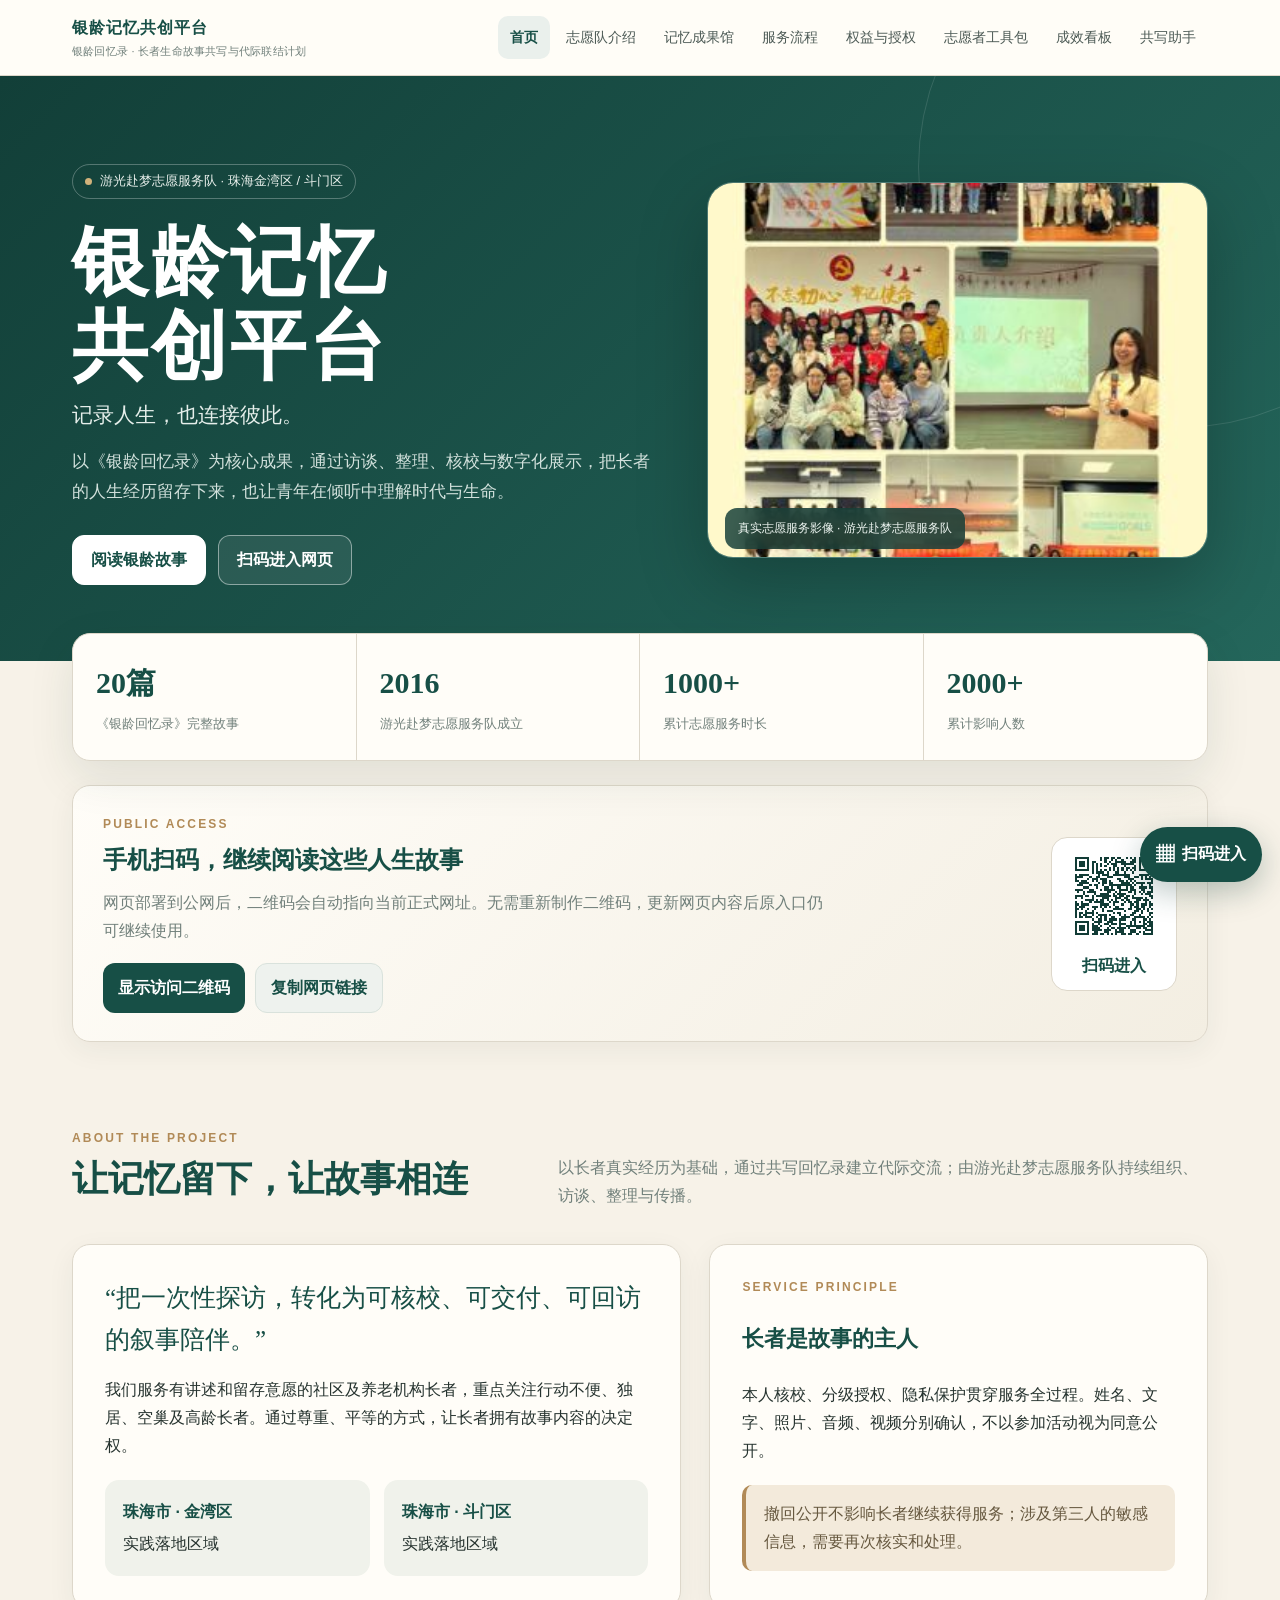
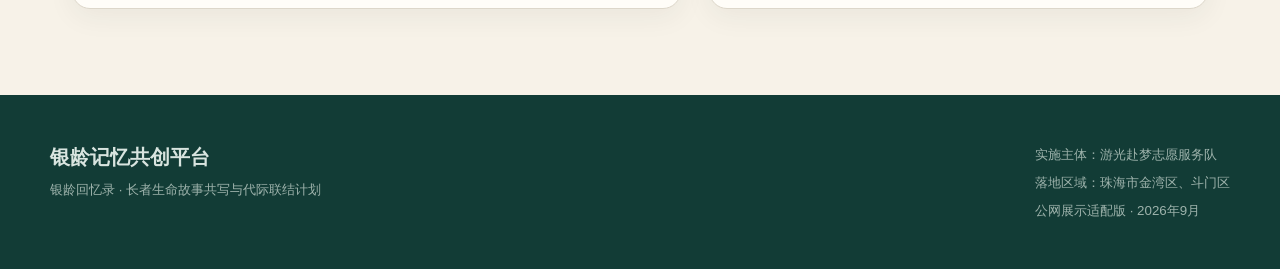
